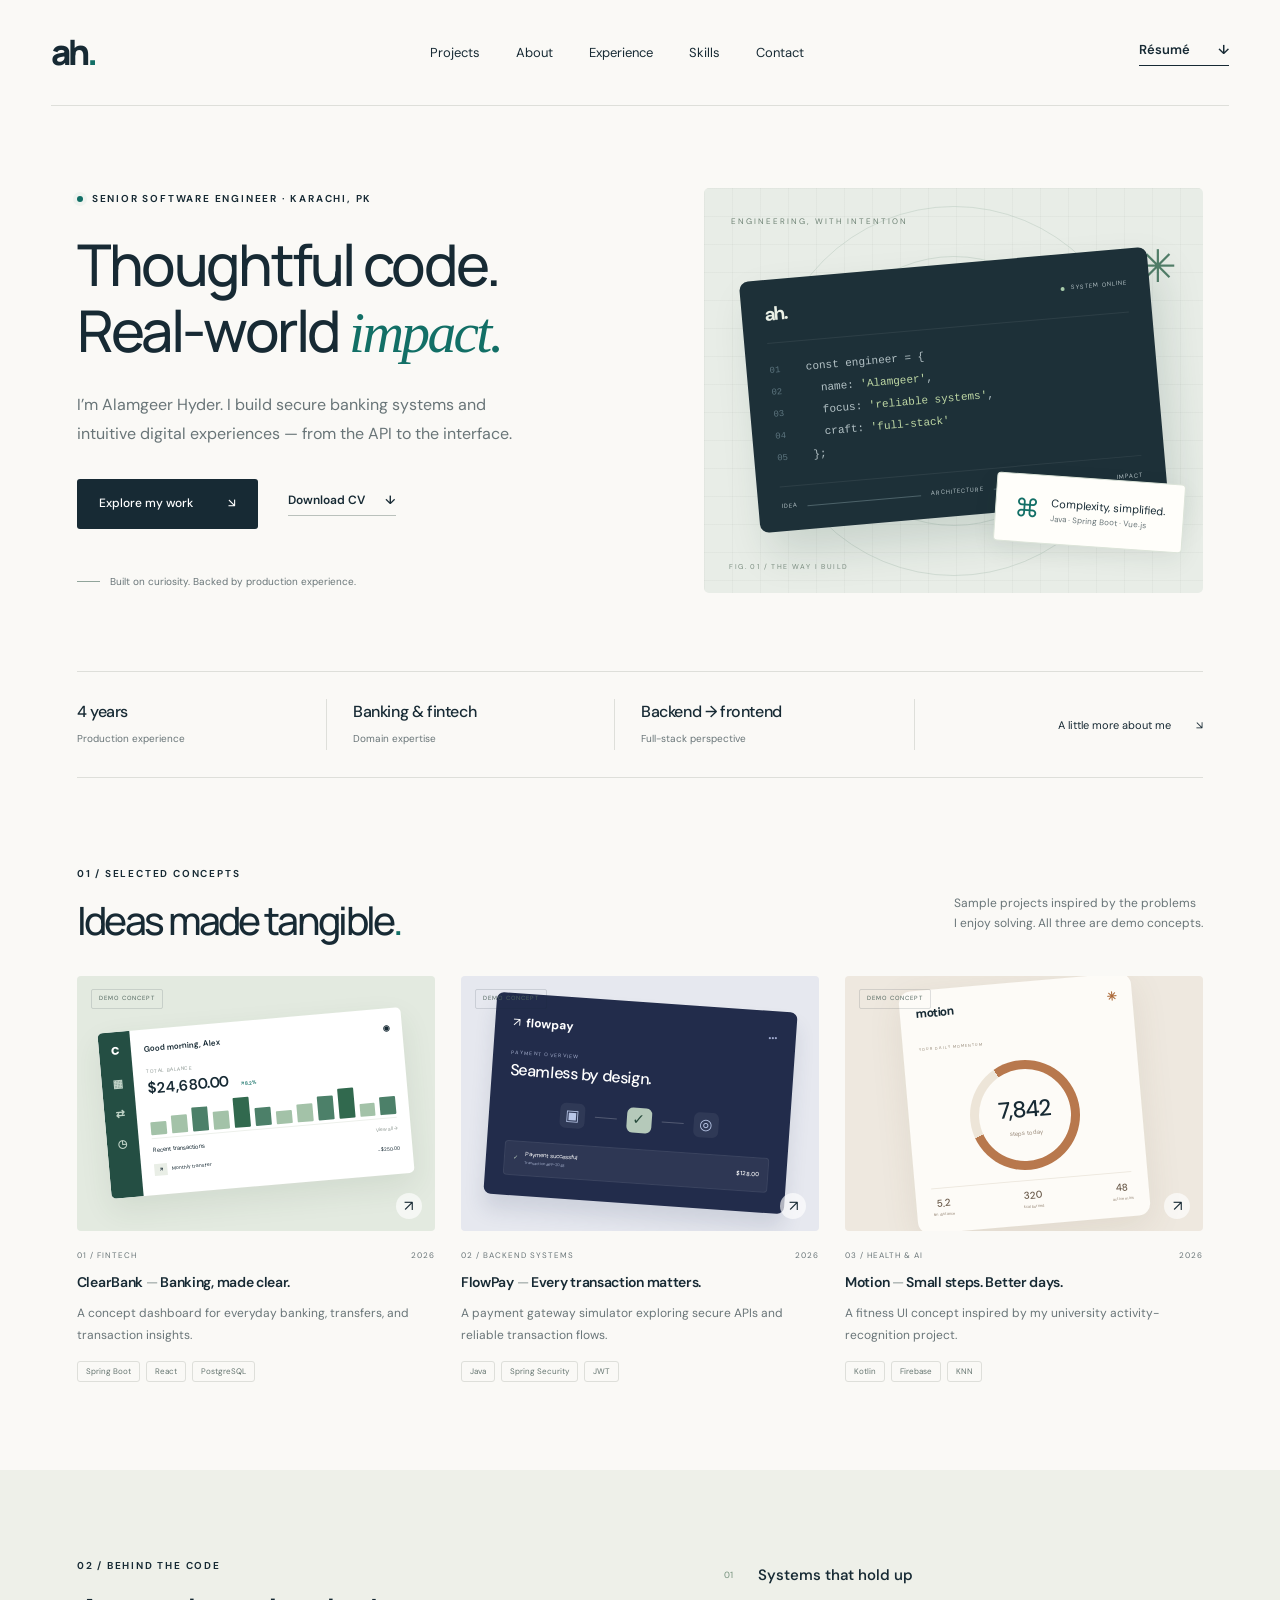
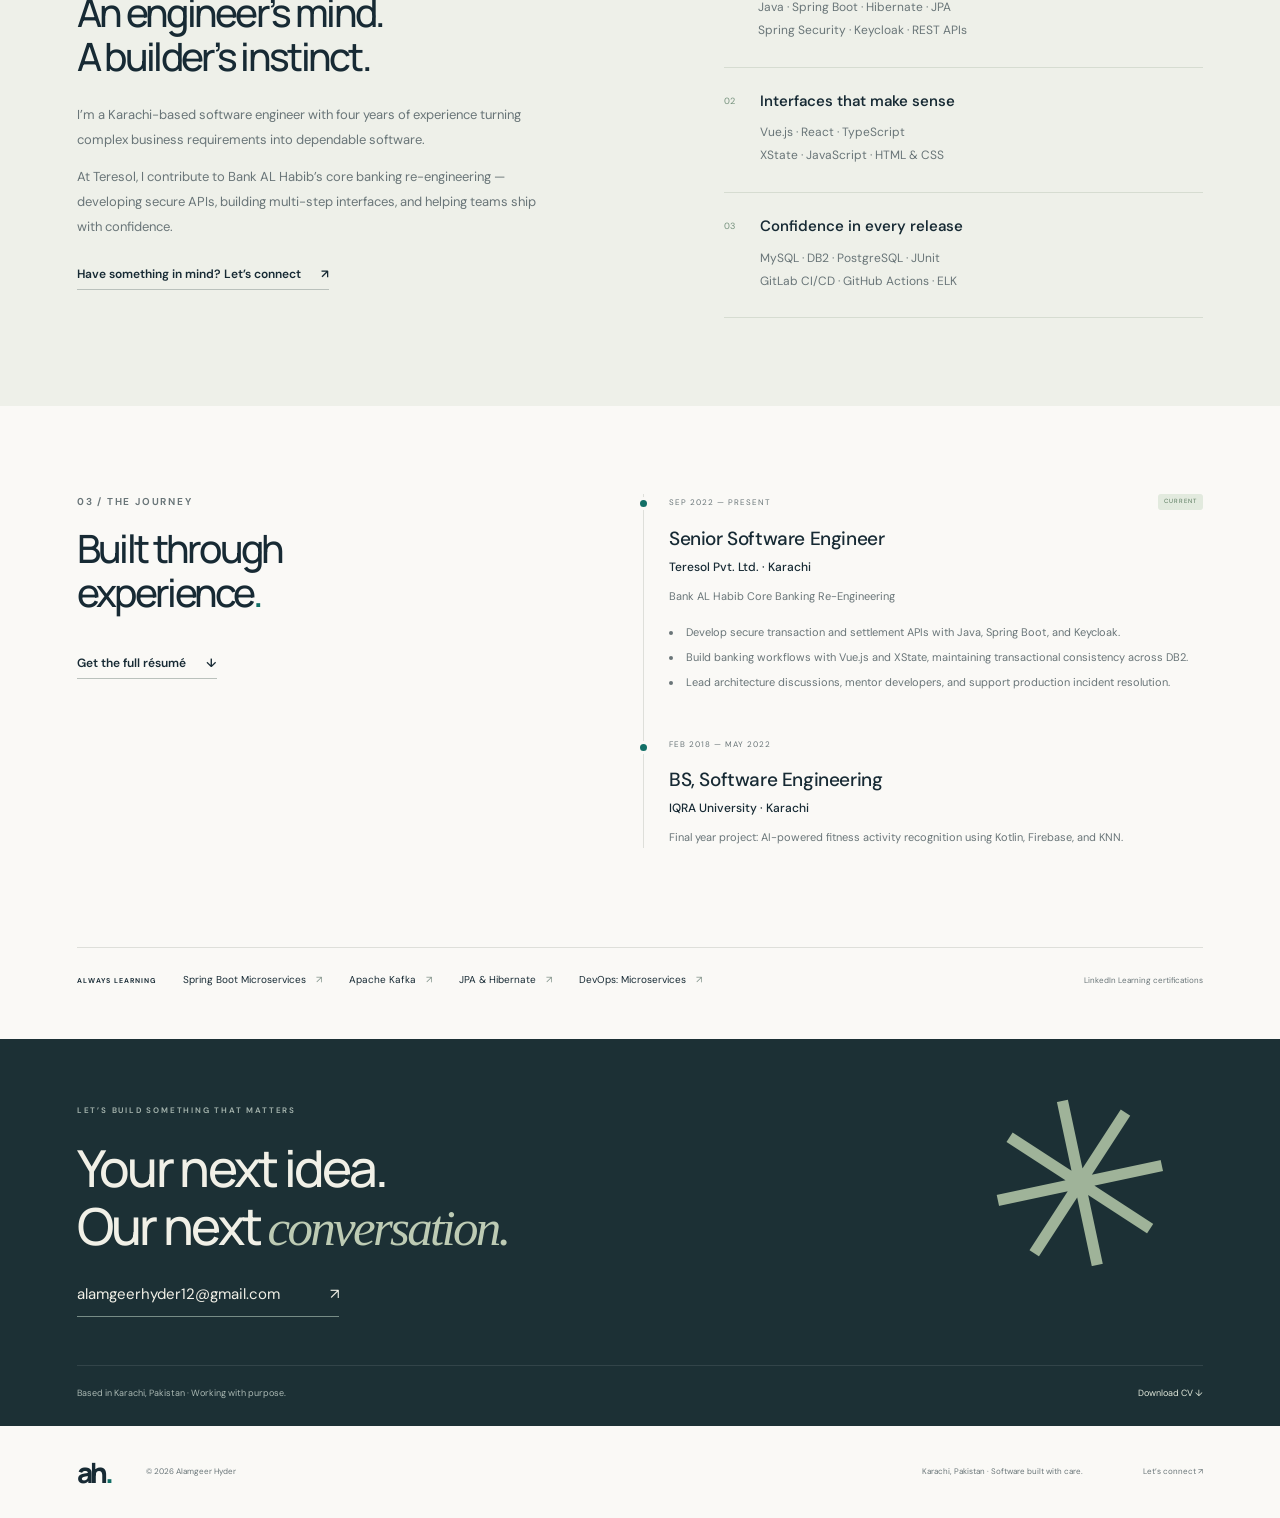
==== index.html @ 22f888fe "Add professional multi-page software engineer portfolio" ====
<!DOCTYPE html>
<html lang="en">
<head>
  <meta charset="UTF-8"><meta name="viewport" content="width=device-width, initial-scale=1">
  <meta name="description" content="Alamgeer Hyder — Senior Software Engineer in Karachi, specializing in Java, Spring Boot, microservices, and secure banking systems.">
  <title>Alamgeer Hyder — Software Engineer</title>
  <link rel="stylesheet" href="styles.css">
</head>
<body>
  <header class="header"><a class="brand" href="index.html" aria-label="Alamgeer Hyder home">ah<span>.</span></a><nav aria-label="Main navigation"><a href="projects.html">Projects</a><a href="about.html">About</a><a href="experience.html">Experience</a><a href="skills.html">Skills</a><a href="contact.html">Contact</a></nav><a class="nav-contact" href="assets/alamgeer-hyder-cv.pdf" download>Résumé <span>↓</span></a></header>
  <main>
    <section id="home" class="hero wrap">
      <div class="hero-copy"><p class="eyebrow"><span class="status-dot"></span> SENIOR SOFTWARE ENGINEER · KARACHI, PK</p><h1>Thoughtful code.<br>Real-world <em>impact.</em></h1><p class="intro">I’m Alamgeer Hyder. I build secure banking systems and intuitive digital experiences — from the API to the interface.</p><div class="hero-actions"><a class="button primary" href="#work">Explore my work <span>↘</span></a><a class="text-link" href="assets/alamgeer-hyder-cv.pdf" download>Download CV <span>↓</span></a></div><div class="hero-note"><span class="tiny-line"></span> Built on curiosity. Backed by production experience.</div></div>
      <div class="hero-art" aria-label="Illustration of a banking system architecture"><div class="art-grid"></div><div class="orbit orbit-one"></div><div class="orbit orbit-two"></div><span class="art-label">ENGINEERING, WITH INTENTION</span><div class="system-card"><div class="card-top"><span class="mini-logo">ah.</span><span class="live"><i></i> SYSTEM ONLINE</span></div><div class="code-line"><span>01</span> const engineer = {</div><div class="code-line"><span>02</span> &nbsp; name: <b>'Alamgeer'</b>,</div><div class="code-line"><span>03</span> &nbsp; focus: <b>'reliable systems'</b>,</div><div class="code-line"><span>04</span> &nbsp; craft: <b>'full-stack'</b></div><div class="code-line"><span>05</span> };</div><div class="system-bottom"><span>IDEA</span><i></i><span>ARCHITECTURE</span><i></i><span>IMPACT</span></div></div><div class="floating-tag"><span>⌘</span><div>Complexity, simplified.<small>Java · Spring Boot · Vue.js</small></div></div><span class="art-index">FIG. 01 / THE WAY I BUILD</span><span class="art-spark">✳</span></div>
    </section>
    <div class="facts wrap"><div><strong>4 years</strong><span>Production experience</span></div><div><strong>Banking & fintech</strong><span>Domain expertise</span></div><div><strong>Backend → frontend</strong><span>Full-stack perspective</span></div><a href="#about">A little more about me <span>↘</span></a></div>
    <section id="work" class="work section wrap"><div class="section-heading"><div><p class="eyebrow">01 / SELECTED CONCEPTS</p><h2>Ideas made tangible<span>.</span></h2></div><p>Sample projects inspired by the problems<br>I enjoy solving. All three are demo concepts.</p></div><div class="project-grid">
      <article class="project"><a class="project-visual bank-visual" href="project-banking.html" aria-label="View ClearBank demo concept"><div class="mock-dashboard"><div class="mock-sidebar">c<span>▦</span><span>⇄</span><span>◷</span></div><div class="mock-content"><div class="mock-nav">Good morning, Alex <span>◉</span></div><small>TOTAL BALANCE</small><strong>$24,680.00 <span>↗ 8.2%</span></strong><div class="chart"><i></i><i></i><i></i><i></i><i></i><i></i><i></i><i></i><i></i><i></i><i></i><i></i></div><div class="mock-row">Recent transactions <span>View all →</span></div><div class="mock-transaction"><b>↗</b> Monthly transfer <span>−$250.00</span></div></div></div><span class="visual-chip">DEMO CONCEPT</span><span class="project-open">↗</span></a><div class="project-meta"><span>01 / FINTECH</span><span>2026</span></div><h3>ClearBank <span>—</span> Banking, made clear.</h3><p>A concept dashboard for everyday banking, transfers, and transaction insights.</p><div class="tags"><span>Spring Boot</span><span>React</span><span>PostgreSQL</span></div></article>
      <article class="project"><a class="project-visual flow-visual" href="project-payments.html" aria-label="View FlowPay demo concept"><div class="payment-card"><div class="payment-logo">↗ <b>flowpay</b><span>•••</span></div><small>PAYMENT OVERVIEW</small><strong>Seamless by design.</strong><div class="payment-path"><span>▣</span><i></i><b>✓</b><i></i><span>◎</span></div><div class="payment-success"><span>✓</span><div>Payment successful<small>Transaction #FP-2048</small></div><b>$128.00</b></div></div><span class="visual-chip">DEMO CONCEPT</span><span class="project-open">↗</span></a><div class="project-meta"><span>02 / BACKEND SYSTEMS</span><span>2026</span></div><h3>FlowPay <span>—</span> Every transaction matters.</h3><p>A payment gateway simulator exploring secure APIs and reliable transaction flows.</p><div class="tags"><span>Java</span><span>Spring Security</span><span>JWT</span></div></article>
      <article class="project"><a class="project-visual fitness-visual" href="project-fitness.html" aria-label="View Motion demo concept"><div class="fitness-card"><div class="fitness-top">motion<span>✳</span></div><small>YOUR DAILY MOMENTUM</small><div class="activity-ring"><div><strong>7,842</strong><span>steps today</span></div></div><div class="fitness-stats"><span><b>5.2</b>km distance</span><span><b>320</b>kcal burned</span><span><b>48</b>active mins</span></div></div><span class="visual-chip">DEMO CONCEPT</span><span class="project-open">↗</span></a><div class="project-meta"><span>03 / HEALTH & AI</span><span>2026</span></div><h3>Motion <span>—</span> Small steps. Better days.</h3><p>A fitness UI concept inspired by my university activity-recognition project.</p><div class="tags"><span>Kotlin</span><span>Firebase</span><span>KNN</span></div></article>
    </div></section>
    <section id="about" class="about section"><div class="wrap about-grid"><div><p class="eyebrow">02 / BEHIND THE CODE</p><h2>An engineer’s mind.<br>A builder’s instinct.</h2><p>I’m a Karachi-based software engineer with four years of experience turning complex business requirements into dependable software.</p><p>At Teresol, I contribute to Bank AL Habib’s core banking re-engineering — developing secure APIs, building multi-step interfaces, and helping teams ship with confidence.</p><a class="text-link" href="mailto:alamgeerhyder12@gmail.com">Have something in mind? Let’s connect <span>↗</span></a></div><div class="skills"><div><span>01</span><section><h3>Systems that hold up</h3><p>Java · Spring Boot · Hibernate · JPA<br>Spring Security · Keycloak · REST APIs</p></section></div><div><span>02</span><section><h3>Interfaces that make sense</h3><p>Vue.js · React · TypeScript<br>XState · JavaScript · HTML & CSS</p></section></div><div><span>03</span><section><h3>Confidence in every release</h3><p>MySQL · DB2 · PostgreSQL · JUnit<br>GitLab CI/CD · GitHub Actions · ELK</p></section></div></div></div></section>
    <section id="experience" class="section wrap experience"><div><p class="eyebrow">03 / THE JOURNEY</p><h2>Built through<br>experience<span>.</span></h2><a class="text-link" href="assets/alamgeer-hyder-cv.pdf" download>Get the full résumé <span>↓</span></a></div><div class="timeline"><article><div class="timeline-top"><span>SEP 2022 — PRESENT</span><span class="pill">CURRENT</span></div><h3>Senior Software Engineer</h3><h4>Teresol Pvt. Ltd. · Karachi</h4><p>Bank AL Habib Core Banking Re-Engineering</p><ul><li>Develop secure transaction and settlement APIs with Java, Spring Boot, and Keycloak.</li><li>Build banking workflows with Vue.js and XState, maintaining transactional consistency across DB2.</li><li>Lead architecture discussions, mentor developers, and support production incident resolution.</li></ul></article><article><div class="timeline-top"><span>FEB 2018 — MAY 2022</span></div><h3>BS, Software Engineering</h3><h4>IQRA University · Karachi</h4><p>Final year project: AI-powered fitness activity recognition using Kotlin, Firebase, and KNN.</p></article></div></section>
    <section class="credentials wrap"><p class="eyebrow">ALWAYS LEARNING</p><p>Spring Boot Microservices <span>↗</span></p><p>Apache Kafka <span>↗</span></p><p>JPA & Hibernate <span>↗</span></p><p>DevOps: Microservices <span>↗</span></p><small>LinkedIn Learning certifications</small></section>
    <section id="contact" class="contact"><div class="wrap"><p class="eyebrow">LET’S BUILD SOMETHING THAT MATTERS</p><h2>Your next idea.<br>Our next <em>conversation.</em></h2><a href="mailto:alamgeerhyder12@gmail.com">alamgeerhyder12@gmail.com <span>↗</span></a><div class="contact-bottom"><span>Based in Karachi, Pakistan · Working with purpose.</span><a href="assets/alamgeer-hyder-cv.pdf" download>Download CV ↓</a></div></div></section>
  </main><footer class="wrap"><a class="brand" href="index.html">ah<span>.</span></a><span>© 2026 Alamgeer Hyder</span><span>Karachi, Pakistan · Software built with care.</span><a href="contact.html">Let’s connect ↗</a></footer>

  <script src="pages.js"></script>
</body>
---- styles.css ----
@import url('https://fonts.googleapis.com/css2?family=DM+Sans:wght@400;450;500;550;600;650;700&family=Manrope:wght@400;500;600;650;700;750;800&display=swap');
:root{--ink:#172a34;--muted:#697578;--paper:#faf9f6;--teal:#126f66;--line:#dedfda}*{box-sizing:border-box}html{scroll-behavior:smooth;scroll-padding-top:30px}body{margin:0;background:var(--paper);color:var(--ink);font-family:'DM Sans',sans-serif;font-size:15px;line-height:1.65}a{color:inherit;text-decoration:none}button{font:inherit}a,button{-webkit-tap-highlight-color:transparent}a:focus-visible,button:focus-visible{outline:3px solid #4ba595;outline-offset:6px}::selection{background:#c8ddd2}.wrap{width:min(1240px,88%);margin:auto}.header{width:min(1340px,92%);height:106px;margin:auto;display:flex;align-items:center;justify-content:space-between;border-bottom:1px solid var(--line)}.brand{font-family:'Manrope',sans-serif;font-size:35px;letter-spacing:-3px;font-weight:800}.brand span{color:var(--teal)}nav{display:flex;gap:36px;font-size:13px}nav a:hover,.text-link:hover{color:var(--teal)}.nav-contact{font-size:13px;font-weight:600;border-bottom:1px solid var(--ink);padding-bottom:4px}.nav-contact span{margin-left:25px}.hero{display:grid;grid-template-columns:1.1fr 1fr;gap:7%;align-items:center;padding-top:82px;padding-bottom:78px}.eyebrow{font-size:10px;letter-spacing:1.8px;font-weight:650;display:flex;align-items:center;gap:9px}.status-dot{width:6px;height:6px;background:var(--teal);border-radius:50%;box-shadow:0 0 0 4px #126f660b}h1,h2,h3,p{margin-top:0}h1,h2{font-family:'Manrope',sans-serif;font-weight:500;letter-spacing:-2.7px;line-height:1.13}h1{font-size:clamp(42px,4.5vw,65px);margin:25px 0}em{font-family:Georgia,serif;font-weight:400;color:var(--teal)}.intro{color:var(--muted);max-width:440px;font-size:16px;line-height:1.85}.hero-actions{display:flex;align-items:center;gap:30px;margin-top:30px}.button{display:inline-flex;justify-content:space-between;align-items:center;gap:35px;padding:15px 22px;font-size:12px;font-weight:500;border-radius:3px}.primary{background:var(--ink);color:white;transition:background .2s,transform .2s}.primary:hover{background:var(--teal);transform:translateY(-2px)}.text-link{font-size:12px;font-weight:600;display:inline-flex;gap:20px;border-bottom:1px solid #bac1bc;padding-bottom:4px}.hero-note{margin-top:45px;font-size:10px;color:var(--muted);display:flex;align-items:center;gap:10px}.tiny-line{width:23px;height:1px;background:#91a59b}.hero-art{min-height:405px;position:relative;display:flex;align-items:center;justify-content:center;background:#e8ede7;overflow:hidden;border-radius:5px}.art-grid{position:absolute;inset:0;background-image:linear-gradient(#87998a12 1px,transparent 1px),linear-gradient(90deg,#87998a12 1px,transparent 1px);background-size:28px 28px}.orbit{position:absolute;width:370px;height:370px;border:1px solid #afc0b56b;border-radius:50%}.orbit-two{width:270px;height:270px}.art-label{position:absolute;top:27px;left:27px;font-size:8px;letter-spacing:2px;color:#6d8274}.system-card{width:82%;background:#1d3038;box-shadow:10px 22px 40px #183b3225;transform:rotate(-5deg);border-radius:9px;padding:19px 23px;color:#b4c2c6;z-index:1}.card-top{display:flex;align-items:center;justify-content:space-between;border-bottom:1px solid #ffffff12;padding-bottom:13px;margin-bottom:15px}.mini-logo{font-size:19px;letter-spacing:-2px;color:#eaf0e6;font-weight:700}.live{font-size:6px;letter-spacing:1px;display:flex;align-items:center;gap:6px}.live i{width:4px;height:4px;background:#a7cbaa;border-radius:50%}.code-line{font-family:monospace;font-size:11px;line-height:2}.code-line>span{margin-right:19px;color:#5c747e;font-size:9px}.code-line b{color:#bed7a4;font-weight:400}.system-bottom{margin-top:18px;padding-top:15px;border-top:1px solid #ffffff12;display:flex;align-items:center;gap:10px;font-size:6px;letter-spacing:1px}.system-bottom i{height:1px;flex:1;background:#4c6269}.floating-tag{z-index:2;position:absolute;bottom:46px;right:19px;background:#fffefa;padding:13px 18px;display:flex;gap:12px;align-items:center;box-shadow:0 8px 24px #1a392512;border:1px solid #dce4d9;border-radius:4px;transform:rotate(4deg);font-size:11px}.floating-tag>span{font-size:25px;color:var(--teal)}.floating-tag small{display:block;font-size:8px;color:var(--muted)}.art-index{position:absolute;bottom:20px;left:25px;font-size:7px;letter-spacing:1.4px;color:#7c8e80}.art-spark{position:absolute;right:26px;top:42px;font-size:45px;color:#527e69}.facts{border-top:1px solid var(--line);border-bottom:1px solid var(--line);padding:27px 0;display:grid;grid-template-columns:1fr 1.15fr 1.2fr 1.15fr}.facts>div{border-right:1px solid var(--line);padding-left:26px}.facts>div:first-child{padding-left:0}.facts strong{display:block;font-size:16px;font-weight:500;letter-spacing:-.4px}.facts div span{font-size:10px;color:var(--muted)}.facts>a{display:flex;justify-content:flex-end;align-items:center;gap:25px;font-size:11px}.section{padding-top:88px;padding-bottom:88px}h2{font-size:39px;margin:15px 0 25px}h2>span{color:var(--teal)}.section-heading{display:flex;align-items:center;justify-content:space-between;margin-bottom:34px}.section-heading h2{margin-bottom:0}.section-heading>p{font-size:12px;color:var(--muted);margin:20px 0 0}.project-grid{display:grid;grid-template-columns:repeat(3,1fr);gap:26px}.project-visual{height:255px;display:flex;align-items:center;justify-content:center;position:relative;overflow:hidden;border-radius:4px}.project-visual>div{transition:transform .35s}.project-visual:hover>div{transform:translateY(-6px) rotate(0)}.bank-visual{background:#e3eae0}.flow-visual{background:#e6e8ef}.fitness-visual{background:#eee8df}.visual-chip{position:absolute;top:13px;left:14px;font-size:6px;letter-spacing:1px;padding:4px 7px;border:1px solid #172a3422;border-radius:2px;color:#4d625b}.project-open{position:absolute;bottom:12px;right:13px;width:26px;height:26px;border-radius:50%;background:#ffffffa6;text-align:center;line-height:26px}.mock-dashboard{display:flex;background:#fff;box-shadow:0 12px 30px #264d2e18;width:85%;height:166px;transform:rotate(-5deg);border-radius:5px;overflow:hidden}.mock-sidebar{width:32px;background:#244e43;color:white;text-align:center;font-weight:700;padding:6px 0;font-size:15px}.mock-sidebar span{display:block;color:#c1d4c8;font-size:11px;margin:12px 0}.mock-content{flex:1;padding:13px}.mock-nav{font-size:8px;margin-bottom:13px;font-weight:600;display:flex;justify-content:space-between}.mock-content>small{font-size:5px;color:#8b9692;letter-spacing:.6px;display:block}.mock-content>strong{font-size:15px;font-weight:600;display:block}.mock-content>strong span{font-size:5px;color:var(--teal);margin-left:8px}.chart{height:38px;display:flex;gap:5px;align-items:flex-end;border-bottom:1px solid #edf0eb;padding-bottom:3px;margin-bottom:7px}.chart i{flex:1;height:40%;background:#a3c2a8;border-radius:1px}.chart i:nth-child(3n){height:70%;background:#4c8069}.chart i:nth-child(2n){height:55%}.chart i:nth-child(5n){height:90%;background:#31694e}.mock-row{font-size:6px;display:flex;justify-content:space-between}.mock-row span{font-size:5px;color:#8c9690}.mock-transaction{font-size:5px;display:flex;align-items:center;gap:5px;margin-top:8px}.mock-transaction b{background:#e9eee6;padding:2px 5px}.mock-transaction>span{margin-left:auto}.payment-card{background:#222c4b;color:white;width:84%;padding:20px 18px;border-radius:7px;box-shadow:0 15px 20px #29355c20;transform:rotate(4deg)}.payment-logo{display:flex;gap:5px;font-size:12px;margin-bottom:16px}.payment-logo>span{margin-left:auto;font-size:9px;color:#a4add2}.payment-card>small{font-size:5px;letter-spacing:1.3px;color:#a9b3d1;display:block}.payment-card>strong{font-size:16px;letter-spacing:-.4px;font-weight:500}.payment-path{display:flex;align-items:center;justify-content:center;gap:10px;margin:16px 0}.payment-path span,.payment-path b{background:#ffffff10;width:25px;height:25px;line-height:25px;text-align:center;border-radius:6px;color:#b8c6e7}.payment-path b{background:#b5c9ba;color:#26493b;font-weight:400}.payment-path i{width:22px;height:1px;background:#ffffff38}.payment-success{display:flex;align-items:center;gap:7px;background:#ffffff0e;border:1px solid #ffffff10;border-radius:4px;padding:8px;font-size:6px}.payment-success>span{color:#b5c9ba}.payment-success small{display:block;font-size:4px;color:#9aa5c1}.payment-success>b{margin-left:auto;font-weight:500}.fitness-card{background:#fdfbf7;width:65%;padding:14px 16px;border-radius:12px;box-shadow:0 10px 35px #6e56331a;transform:rotate(-5deg)}.fitness-top{font-size:12px;font-weight:700;letter-spacing:-.5px;display:flex;justify-content:space-between;margin-bottom:9px}.fitness-top span{color:#ac6b3b}.fitness-card>small{font-size:4px;letter-spacing:1px;color:#938675}.activity-ring{width:110px;height:110px;margin:10px auto;border-radius:50%;background:conic-gradient(#b8784d 0deg 280deg,#ede5d8 280deg 360deg);padding:9px;transform:rotate(-30deg)}.activity-ring>div{border-radius:50%;height:100%;background:#fdfbf7;display:flex;flex-direction:column;align-items:center;justify-content:center;transform:rotate(30deg)}.activity-ring strong{font-size:23px;letter-spacing:-1px;font-weight:500}.activity-ring span{font-size:6px;color:#9b8c7c}.fitness-stats{display:flex;justify-content:space-between;text-align:center;color:#9b8c7c;font-size:4px;padding-top:7px;border-top:1px solid #eee9e0}.fitness-stats b{display:block;font-size:10px;color:#675747;font-weight:500}.project-meta{display:flex;justify-content:space-between;margin:18px 0 9px;font-size:8px;letter-spacing:1px;color:var(--muted)}.project h3{font-size:14px;letter-spacing:-.3px;font-weight:600;margin-bottom:9px}.project h3 span{color:#8d9997;font-weight:400}.project>p{font-size:12px;color:var(--muted);line-height:1.8;margin-bottom:15px}.tags{display:flex;flex-wrap:wrap;gap:6px}.tags span{border:1px solid var(--line);border-radius:3px;padding:3px 8px;font-size:8px;color:#657570}.about{background:#eef0e9}.about-grid{display:grid;grid-template-columns:1fr 1fr;gap:15%}.about-grid>div>p:not(.eyebrow){font-size:13px;color:var(--muted);line-height:1.9}.about .text-link{margin-top:13px}.skills>div{display:flex;gap:25px;border-bottom:1px solid #d6dcd1;padding:21px 0}.skills>div:first-child{padding-top:5px}.skills>div>span{font-size:9px;color:#75917d;padding-top:5px}.skills h3{font-size:15px;font-weight:550;margin-bottom:8px}.skills p{font-size:12px;color:var(--muted);line-height:1.9;margin-bottom:4px}.experience{display:grid;grid-template-columns:1fr 1.3fr;gap:12%}.experience .text-link{margin-top:15px}.timeline article{padding:0 0 30px 25px;border-left:1px solid var(--line);position:relative}.timeline article:before{content:'';position:absolute;width:7px;height:7px;border:3px solid var(--paper);background:var(--teal);border-radius:50%;left:-7px;top:3px;box-sizing:content-box}.timeline article:last-child{padding-bottom:0}.timeline-top{display:flex;align-items:center;justify-content:space-between;font-size:8px;letter-spacing:1px;color:var(--muted);margin-bottom:13px}.pill{background:#e2eade;color:#537458;font-size:6px;padding:3px 6px;border-radius:3px}.timeline h3{font-size:19px;font-weight:500;margin-bottom:3px;letter-spacing:-.4px}.timeline h4{font-weight:500;font-size:12px;margin:0 0 9px}.timeline p,.timeline li{font-size:11px;color:var(--muted);line-height:1.9}.timeline ul{padding-left:14px}.timeline li{padding-left:3px;margin-bottom:4px}.credentials{border-top:1px solid var(--line);padding:24px 0 50px;display:flex;align-items:center;gap:27px;flex-wrap:wrap}.credentials .eyebrow{font-size:7px;letter-spacing:1px}.credentials p{margin:0;font-size:10px}.credentials p span{margin-left:7px;color:#84958c}.credentials small{font-size:8px;color:var(--muted);margin-left:auto}.contact{background:#1c3035;color:#f1f0e7;padding:65px 0 25px;position:relative;overflow:hidden}.contact:after{content:'✳';position:absolute;right:8%;top:35px;font-size:230px;line-height:1;color:#aec2a4;opacity:.9;transform:rotate(-12deg)}.contact .eyebrow{color:#a2b1ab;font-size:8px}.contact h2{font-size:51px;margin:22px 0 25px}.contact em{color:#bdcbb4}.contact .wrap>a{font-size:15px;border-bottom:1px solid #778c86;padding-bottom:9px;display:inline-flex;gap:50px}.contact-bottom{margin-top:48px;padding-top:20px;border-top:1px solid #ffffff19;display:flex;justify-content:space-between;font-size:9px;color:#aab8b3}.contact-bottom a{color:#e1e8db;position:relative;z-index:1}footer{display:flex;align-items:center;gap:35px;padding-top:23px;padding-bottom:23px}footer .brand{font-size:28px}footer>span,footer>a:last-child{font-size:8px;color:var(--muted)}footer>span:nth-child(3){margin-left:auto}footer>a:last-child{margin-left:25px}dialog{background:var(--paper);border:1px solid var(--line);border-radius:8px;padding:42px;width:min(540px,90vw);color:var(--ink);box-shadow:0 25px 100px #0003}dialog::backdrop{background:#122c35a6;backdrop-filter:blur(5px)}dialog h2{margin-bottom:16px}dialog>p:not(.eyebrow),dialog li{font-size:13px;color:var(--muted)}dialog h3{font-size:14px;margin-top:24px}dialog ul{padding-left:18px}dialog .dialog-note{font-size:11px;background:#e9ede5;padding:13px;margin:22px 0}.dialog-close{position:absolute;top:9px;right:13px;border:0;background:transparent;font-size:27px;color:var(--muted);cursor:pointer}
@media(min-width:1500px){.hero{padding-top:100px;padding-bottom:100px}.hero-art{min-height:450px}}@media(max-width:1000px){.wrap{width:90%}.hero{gap:4%;padding-top:55px}.hero-art{min-height:350px}.hero-actions{gap:18px}.button{gap:20px}.code-line{font-size:9px}.code-line>span{margin-right:10px}.hero-note{font-size:8px}.project-grid{gap:17px}.project-visual{height:225px}.project h3{font-size:12px}.mock-content{padding:10px}.payment-card{padding:15px 12px}.payment-card>strong{font-size:13px}.about-grid{gap:8%}.credentials{gap:15px}.credentials small{width:100%;margin-left:0}.contact:after{right:5%;font-size:190px}.facts>a{font-size:9px;gap:12px}.facts strong{font-size:13px}.facts>div{padding-left:18px}}
@media(max-width:700px){.header{height:80px;width:90%}nav{gap:17px;font-size:11px}.brand{font-size:30px}.nav-contact{font-size:11px}.nav-contact span{margin-left:8px}.hero{grid-template-columns:1fr;padding-top:42px;padding-bottom:35px;gap:35px}h1{font-size:48px;letter-spacing:-2.4px}.eyebrow{font-size:8px;letter-spacing:1.2px}.intro{font-size:14px;max-width:420px}.hero-note{margin-top:27px;font-size:9px}.hero-art{min-height:340px;max-width:480px;width:100%;justify-self:center}.system-card{max-width:350px}.code-line{font-size:11px}.facts{grid-template-columns:1fr 1fr;gap:22px 0;padding:25px 0}.facts>div{padding-left:18px}.facts>div:nth-child(3){padding-left:0}.facts>div:nth-child(2){border-right:0}.facts strong{font-size:14px}.facts>a{justify-content:center;padding-left:15px;font-size:10px}.section{padding-top:55px;padding-bottom:55px}h2{font-size:32px;letter-spacing:-1.5px}.section-heading{display:block;margin-bottom:25px}.section-heading>p{font-size:11px;margin-top:15px}.project-grid{grid-template-columns:1fr;gap:35px}.project-visual{height:300px}.mock-dashboard{width:78%;max-width:330px;height:190px}.mock-content{padding:15px}.mock-nav{font-size:10px}.mock-content>strong{font-size:20px}.chart{height:45px}.mock-row{font-size:8px}.mock-transaction{font-size:7px}.mock-sidebar{width:37px}.payment-card{width:75%;max-width:320px;padding:22px}.payment-logo{font-size:16px}.payment-card>strong{font-size:20px}.payment-card>small{font-size:6px}.payment-path{margin:22px 0}.payment-success{font-size:8px}.payment-success small{font-size:6px}.fitness-card{width:54%;max-width:220px;padding:18px}.fitness-top{font-size:16px}.activity-ring{width:125px;height:125px;margin:16px auto}.fitness-stats b{font-size:13px}.fitness-stats{font-size:6px}.visual-chip{font-size:7px}.project h3{font-size:16px}.project>p{font-size:13px}.project-meta{font-size:9px}.tags span{font-size:9px}.about-grid,.experience{grid-template-columns:1fr;gap:35px}.skills>div:last-child{border-bottom:0}.experience .text-link{margin-top:0}.timeline h3{font-size:20px}.timeline p,.timeline li{font-size:12px}.timeline-top{font-size:9px}.credentials{display:grid;grid-template-columns:1fr 1fr;gap:15px 10px;padding-bottom:35px}.credentials>.eyebrow,.credentials small{grid-column:1/-1}.contact{padding-top:43px}.contact h2{font-size:39px;position:relative;z-index:1}.contact:after{font-size:110px;top:60px;right:-30px;opacity:.15}.contact .wrap>a{font-size:13px;gap:20px}.contact-bottom{gap:20px;font-size:8px;margin-top:38px}.contact-bottom span{max-width:180px}footer{gap:15px;flex-wrap:wrap}footer>span:nth-child(3){display:none}footer>a:last-child{margin-left:auto}dialog{padding:30px}dialog .button{font-size:11px}}
@media(prefers-reduced-motion:reduce){html{scroll-behavior:auto}*,*:before,*:after{transition:none!important}}
/* Dedicated portfolio pages */
nav a[aria-current=page]{color:var(--teal);text-decoration:underline;text-underline-offset:7px}.page-intro{padding-top:48px;padding-bottom:45px;border-bottom:1px solid var(--line)}.breadcrumb{font-size:11px;color:var(--muted);display:inline-block;margin-bottom:38px}.page-intro h1{max-width:850px;margin-top:20px}.page-lead{font-size:17px;max-width:680px;color:var(--muted);line-height:1.8}.page-section{padding-top:55px;padding-bottom:65px}.split-content{display:grid;grid-template-columns:1.1fr 1fr;gap:10%;align-items:start}.split-content p,.case-story p,.experience p{color:var(--muted)}.info-panel{padding:30px;background:#f0f1eb;border:1px solid #dfe3d9;border-radius:5px}.info-panel h3{font-size:19px;font-weight:500;margin:12px 0}.info-panel p{font-size:13px;line-height:1.9;margin-bottom:18px}.info-panel p:last-child{margin-bottom:0}dl{margin:0 0 25px}dt{font-size:9px;letter-spacing:1.1px;color:var(--muted);text-transform:uppercase;margin-top:18px}dd{font-size:14px;margin:5px 0 0}.content-grid{display:grid;grid-template-columns:repeat(3,1fr);gap:30px;margin-top:25px}.content-grid h3{font-size:18px;font-weight:500;letter-spacing:-.4px}.content-grid p{font-size:13px;color:var(--muted);line-height:1.9}.number{font-family:Georgia,serif;font-size:27px;color:#749282;display:block;margin-bottom:18px}.notice{padding:24px 28px;border-left:3px solid #719380;background:#edf0e9;margin-top:45px}.notice strong{font-size:13px;font-weight:600}.notice p{font-size:12px;color:var(--muted);margin:8px 0 0;max-width:880px}.large-title{font-size:29px;font-weight:500;line-height:1.35;letter-spacing:-.7px;margin-top:18px}.responsibility{padding:20px 0;border-top:1px solid var(--line)}.responsibility h3{font-size:17px;margin-bottom:9px}.responsibility p{font-size:13px;margin:0}.experience .tags{margin-top:20px}.skills-grid{margin-top:0;gap:22px}.skills-grid .info-panel{background:transparent}.skills-grid h3{margin-bottom:13px}.certification-list article{display:flex;align-items:center;justify-content:space-between;gap:25px;border-bottom:1px solid #d5dcd0;padding:23px 0}.certification-list h3{font-size:17px;font-weight:500;margin-bottom:7px}.certification-list p{font-size:12px;color:var(--muted);margin:0}.certification-list article>span{font-size:10px;white-space:nowrap;color:var(--teal)}.contact-email{font-size:clamp(15px,2vw,23px);letter-spacing:-.5px;overflow-wrap:anywhere}.contact-options{display:flex;gap:65px;margin:35px 0}.contact-options span{font-size:9px;letter-spacing:1.5px;color:var(--muted)}.contact-options p{font-size:14px}.contact-form>h3{margin-top:0}.contact-form label{display:block;font-size:12px;margin:16px 0 6px;font-weight:500}.contact-form input,.contact-form select,.contact-form textarea{width:100%;border:1px solid #cbd3c8;border-radius:3px;background:var(--paper);color:var(--ink);padding:12px;font:inherit;font-size:13px}.contact-form textarea{resize:vertical}.contact-form input:focus,.contact-form select:focus,.contact-form textarea:focus{outline:2px solid var(--teal);outline-offset:2px}.contact-form .button{border:0;margin-top:20px;cursor:pointer}#form-status{margin-top:16px;font-size:11px}.compact-contact{padding-bottom:60px}.compact-contact h2{font-size:43px}.case-layout{display:grid;grid-template-columns:1.5fr 1fr;gap:30px;align-items:stretch}.detail-visual{height:410px}.detail-visual .mock-dashboard{width:75%;max-width:440px;height:235px}.detail-visual .mock-content{padding:24px}.detail-visual .mock-nav{font-size:12px}.detail-visual .mock-content>strong{font-size:27px}.detail-visual .chart{height:60px}.detail-visual .mock-row,.detail-visual .mock-transaction{font-size:9px}.detail-visual .payment-card{max-width:390px;padding:30px}.detail-visual .payment-card>strong{font-size:25px}.detail-visual .payment-path{margin:30px 0}.detail-visual .payment-success{font-size:10px}.detail-visual .fitness-card{max-width:250px;padding:25px}.detail-visual .activity-ring{width:155px;height:155px;margin:24px auto}.detail-visual .fitness-top{font-size:20px}.detail-visual .fitness-stats{font-size:7px}.detail-visual .fitness-stats b{font-size:16px}.case-story{max-width:1000px;margin:55px auto 0}.case-story>h2:not(:first-of-type){margin-top:50px}.architecture{background:#1d3038;color:#d7e4d4;padding:30px;font-size:14px;line-height:2;border-radius:4px;overflow-wrap:anywhere}.title-dot{color:var(--teal)}hr{border:0;border-top:1px solid var(--line);margin:25px 0}
@media(max-width:1000px){nav{gap:20px}.split-content{gap:5%}.content-grid{gap:18px}.info-panel{padding:23px}.contact-options{gap:30px}.case-layout{grid-template-columns:1.2fr 1fr}.detail-visual{height:380px}.detail-visual .mock-content{padding:15px}}
@media(max-width:700px){.header{height:auto;min-height:90px;flex-wrap:wrap;padding:14px 0;gap:12px}.header .brand{order:0}.nav-contact{order:1}nav{order:2;width:100%;justify-content:space-between;gap:8px;padding-bottom:8px;font-size:11px}.page-intro{padding-top:27px;padding-bottom:30px}.breadcrumb{margin-bottom:25px}.page-intro h1{font-size:40px}.page-lead{font-size:14px}.page-section{padding-top:35px;padding-bottom:40px}.split-content,.case-layout{grid-template-columns:1fr;gap:30px}.content-grid{grid-template-columns:1fr;gap:22px}.content-grid .number{margin-bottom:10px}.content-grid article:not(.info-panel){border-bottom:1px solid var(--line);padding-bottom:15px}.content-grid article:last-child{border-bottom:0}.skills-grid{grid-template-columns:1fr 1fr;gap:12px}.skills-grid .info-panel{padding:17px}.skills-grid h3{font-size:16px}.skills-grid p{font-size:12px}.certification-list article{display:block}.certification-list article>span{display:block;margin-top:10px}.contact-options{gap:40px}.large-title{font-size:25px}.notice{padding:20px;margin-top:30px}.compact-contact h2{font-size:35px}.detail-visual{height:330px}.detail-visual .mock-dashboard{height:210px;width:85%}.detail-visual .mock-content>strong{font-size:23px}.detail-visual .payment-card{width:85%}.detail-visual .payment-card>strong{font-size:20px}.detail-visual .fitness-card{max-width:220px}.detail-visual .activity-ring{width:130px;height:130px;margin:16px auto}.case-story{margin-top:35px}.case-story h2{font-size:29px}}
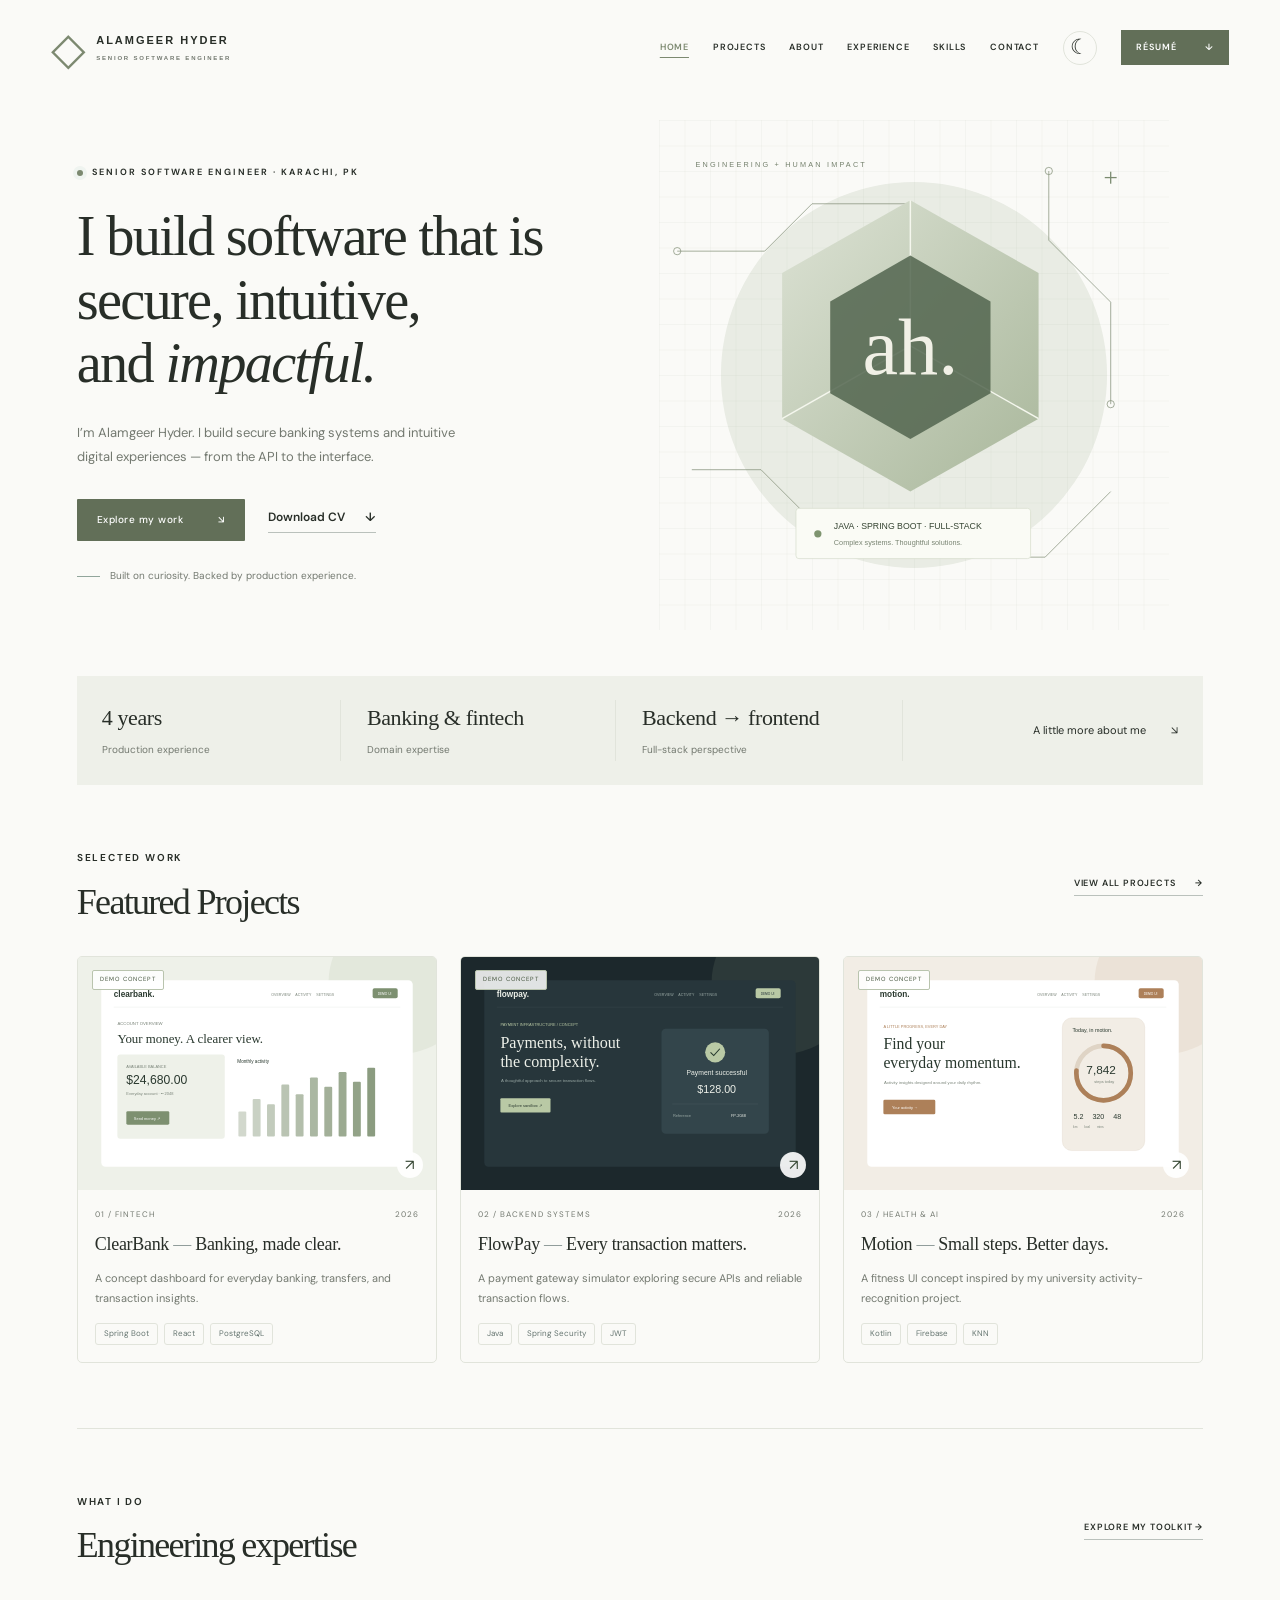
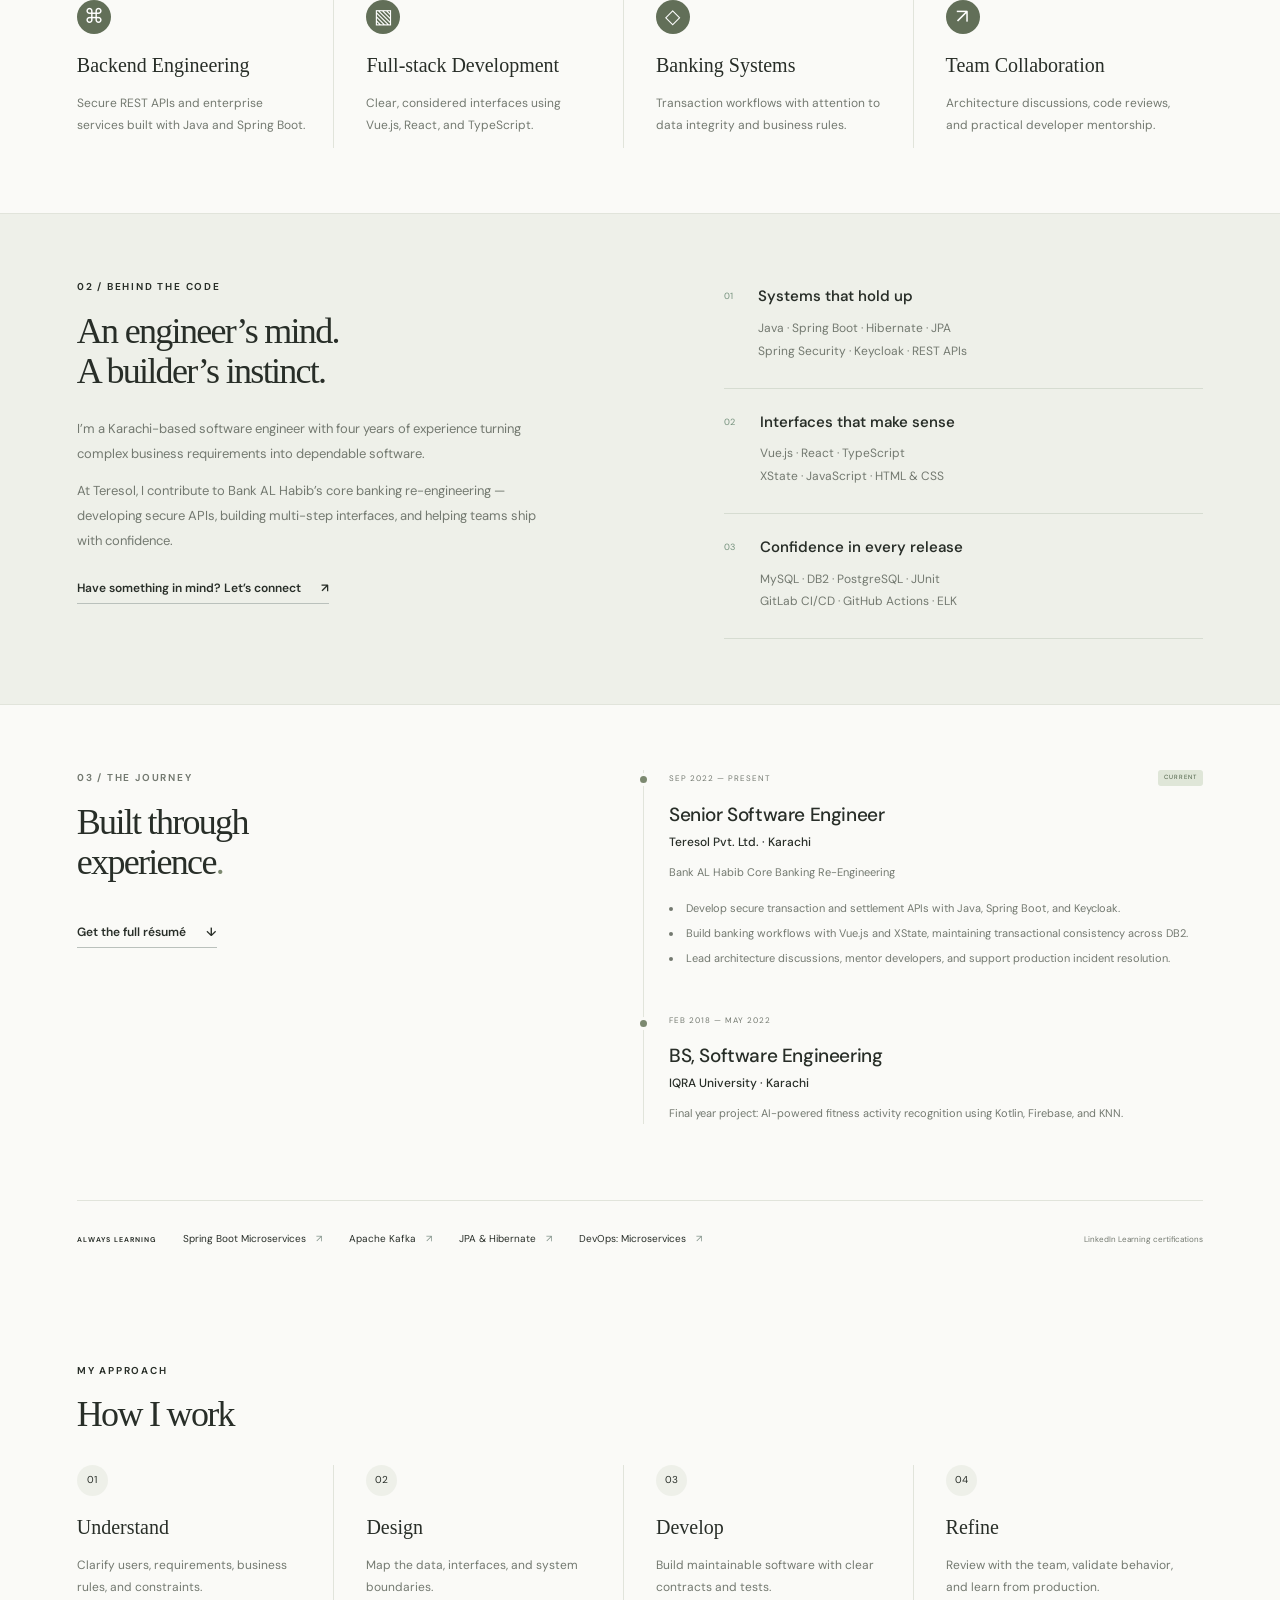
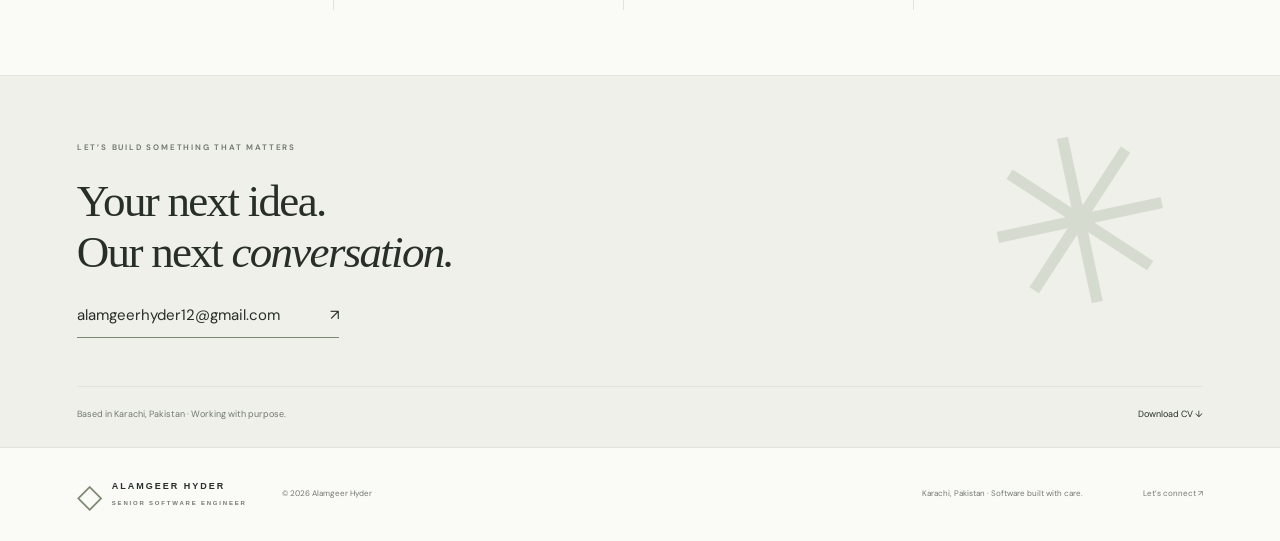
==== commit ca130dcc: "Redesign portfolio with sage theme, night mode and project galleries" ====
--- a/index.html
+++ b/index.html
@@ -4,26 +4,25 @@
   <meta charset="UTF-8"><meta name="viewport" content="width=device-width, initial-scale=1">
   <meta name="description" content="Alamgeer Hyder — Senior Software Engineer in Karachi, specializing in Java, Spring Boot, microservices, and secure banking systems.">
   <title>Alamgeer Hyder — Software Engineer</title>
-  <link rel="stylesheet" href="styles.css">
+  <script src="theme.js"></script><link rel="stylesheet" href="styles.css"><link rel="stylesheet" href="design.css">
 </head>
 <body>
-  <header class="header"><a class="brand" href="index.html" aria-label="Alamgeer Hyder home">ah<span>.</span></a><nav aria-label="Main navigation"><a href="projects.html">Projects</a><a href="about.html">About</a><a href="experience.html">Experience</a><a href="skills.html">Skills</a><a href="contact.html">Contact</a></nav><a class="nav-contact" href="assets/alamgeer-hyder-cv.pdf" download>Résumé <span>↓</span></a></header>
+  <header class="header"><a class="brand identity" href="index.html" aria-label="Alamgeer Hyder home"><span class="brand-symbol">◇</span><span class="brand-name">ALAMGEER HYDER<small>SENIOR SOFTWARE ENGINEER</small></span></a><nav aria-label="Main navigation"><a href="index.html">Home</a><a href="projects.html">Projects</a><a href="about.html">About</a><a href="experience.html">Experience</a><a href="skills.html">Skills</a><a href="contact.html">Contact</a></nav><button class="theme-toggle" type="button" aria-label="Switch to night mode" aria-pressed="false"><span aria-hidden="true">☾</span></button><a class="nav-contact" href="assets/alamgeer-hyder-cv.pdf" download>Résumé <span>↓</span></a></header>
   <main>
     <section id="home" class="hero wrap">
-      <div class="hero-copy"><p class="eyebrow"><span class="status-dot"></span> SENIOR SOFTWARE ENGINEER · KARACHI, PK</p><h1>Thoughtful code.<br>Real-world <em>impact.</em></h1><p class="intro">I’m Alamgeer Hyder. I build secure banking systems and intuitive digital experiences — from the API to the interface.</p><div class="hero-actions"><a class="button primary" href="#work">Explore my work <span>↘</span></a><a class="text-link" href="assets/alamgeer-hyder-cv.pdf" download>Download CV <span>↓</span></a></div><div class="hero-note"><span class="tiny-line"></span> Built on curiosity. Backed by production experience.</div></div>
-      <div class="hero-art" aria-label="Illustration of a banking system architecture"><div class="art-grid"></div><div class="orbit orbit-one"></div><div class="orbit orbit-two"></div><span class="art-label">ENGINEERING, WITH INTENTION</span><div class="system-card"><div class="card-top"><span class="mini-logo">ah.</span><span class="live"><i></i> SYSTEM ONLINE</span></div><div class="code-line"><span>01</span> const engineer = {</div><div class="code-line"><span>02</span> &nbsp; name: <b>'Alamgeer'</b>,</div><div class="code-line"><span>03</span> &nbsp; focus: <b>'reliable systems'</b>,</div><div class="code-line"><span>04</span> &nbsp; craft: <b>'full-stack'</b></div><div class="code-line"><span>05</span> };</div><div class="system-bottom"><span>IDEA</span><i></i><span>ARCHITECTURE</span><i></i><span>IMPACT</span></div></div><div class="floating-tag"><span>⌘</span><div>Complexity, simplified.<small>Java · Spring Boot · Vue.js</small></div></div><span class="art-index">FIG. 01 / THE WAY I BUILD</span><span class="art-spark">✳</span></div>
-    </section>
+      <div class="hero-copy"><p class="eyebrow"><span class="status-dot"></span> SENIOR SOFTWARE ENGINEER · KARACHI, PK</p><h1>I build software that is<br>secure, intuitive,<br>and <em>impactful.</em></h1><p class="intro">I’m Alamgeer Hyder. I build secure banking systems and intuitive digital experiences — from the API to the interface.</p><div class="hero-actions"><a class="button primary" href="#work">Explore my work <span>↘</span></a><a class="text-link" href="assets/alamgeer-hyder-cv.pdf" download>Download CV <span>↓</span></a></div><div class="hero-note"><span class="tiny-line"></span> Built on curiosity. Backed by production experience.</div></div>
+      <div class="hero-art editorial-art"><img src="assets/engineering-portrait.svg" alt="Abstract geometric Alamgeer Hyder monogram with engineering-inspired linework" width="700" height="700"></div></section>
     <div class="facts wrap"><div><strong>4 years</strong><span>Production experience</span></div><div><strong>Banking & fintech</strong><span>Domain expertise</span></div><div><strong>Backend → frontend</strong><span>Full-stack perspective</span></div><a href="#about">A little more about me <span>↘</span></a></div>
-    <section id="work" class="work section wrap"><div class="section-heading"><div><p class="eyebrow">01 / SELECTED CONCEPTS</p><h2>Ideas made tangible<span>.</span></h2></div><p>Sample projects inspired by the problems<br>I enjoy solving. All three are demo concepts.</p></div><div class="project-grid">
-      <article class="project"><a class="project-visual bank-visual" href="project-banking.html" aria-label="View ClearBank demo concept"><div class="mock-dashboard"><div class="mock-sidebar">c<span>▦</span><span>⇄</span><span>◷</span></div><div class="mock-content"><div class="mock-nav">Good morning, Alex <span>◉</span></div><small>TOTAL BALANCE</small><strong>$24,680.00 <span>↗ 8.2%</span></strong><div class="chart"><i></i><i></i><i></i><i></i><i></i><i></i><i></i><i></i><i></i><i></i><i></i><i></i></div><div class="mock-row">Recent transactions <span>View all →</span></div><div class="mock-transaction"><b>↗</b> Monthly transfer <span>−$250.00</span></div></div></div><span class="visual-chip">DEMO CONCEPT</span><span class="project-open">↗</span></a><div class="project-meta"><span>01 / FINTECH</span><span>2026</span></div><h3>ClearBank <span>—</span> Banking, made clear.</h3><p>A concept dashboard for everyday banking, transfers, and transaction insights.</p><div class="tags"><span>Spring Boot</span><span>React</span><span>PostgreSQL</span></div></article>
-      <article class="project"><a class="project-visual flow-visual" href="project-payments.html" aria-label="View FlowPay demo concept"><div class="payment-card"><div class="payment-logo">↗ <b>flowpay</b><span>•••</span></div><small>PAYMENT OVERVIEW</small><strong>Seamless by design.</strong><div class="payment-path"><span>▣</span><i></i><b>✓</b><i></i><span>◎</span></div><div class="payment-success"><span>✓</span><div>Payment successful<small>Transaction #FP-2048</small></div><b>$128.00</b></div></div><span class="visual-chip">DEMO CONCEPT</span><span class="project-open">↗</span></a><div class="project-meta"><span>02 / BACKEND SYSTEMS</span><span>2026</span></div><h3>FlowPay <span>—</span> Every transaction matters.</h3><p>A payment gateway simulator exploring secure APIs and reliable transaction flows.</p><div class="tags"><span>Java</span><span>Spring Security</span><span>JWT</span></div></article>
-      <article class="project"><a class="project-visual fitness-visual" href="project-fitness.html" aria-label="View Motion demo concept"><div class="fitness-card"><div class="fitness-top">motion<span>✳</span></div><small>YOUR DAILY MOMENTUM</small><div class="activity-ring"><div><strong>7,842</strong><span>steps today</span></div></div><div class="fitness-stats"><span><b>5.2</b>km distance</span><span><b>320</b>kcal burned</span><span><b>48</b>active mins</span></div></div><span class="visual-chip">DEMO CONCEPT</span><span class="project-open">↗</span></a><div class="project-meta"><span>03 / HEALTH & AI</span><span>2026</span></div><h3>Motion <span>—</span> Small steps. Better days.</h3><p>A fitness UI concept inspired by my university activity-recognition project.</p><div class="tags"><span>Kotlin</span><span>Firebase</span><span>KNN</span></div></article>
+    <section id="work" class="work section wrap"><div class="section-heading"><div><p class="eyebrow">SELECTED WORK</p><h2>Featured Projects</h2></div><a class="text-link" href="projects.html">View all projects <span>→</span></a></div><div class="project-grid">
+      <article class="project"><a class="project-visual bank-visual" href="project-banking.html" aria-label="View ClearBank demo concept"><img src="assets/banking-overview.svg" alt="Banking project interface concept with fictional data" width="1000" height="650" loading="lazy"><span class="visual-chip">DEMO CONCEPT</span><span class="project-open">↗</span></a><div class="project-meta"><span>01 / FINTECH</span><span>2026</span></div><h3>ClearBank <span>—</span> Banking, made clear.</h3><p>A concept dashboard for everyday banking, transfers, and transaction insights.</p><div class="tags"><span>Spring Boot</span><span>React</span><span>PostgreSQL</span></div></article>
+      <article class="project"><a class="project-visual flow-visual" href="project-payments.html" aria-label="View FlowPay demo concept"><img src="assets/payments-overview.svg" alt="Payments project interface concept with fictional data" width="1000" height="650" loading="lazy"><span class="visual-chip">DEMO CONCEPT</span><span class="project-open">↗</span></a><div class="project-meta"><span>02 / BACKEND SYSTEMS</span><span>2026</span></div><h3>FlowPay <span>—</span> Every transaction matters.</h3><p>A payment gateway simulator exploring secure APIs and reliable transaction flows.</p><div class="tags"><span>Java</span><span>Spring Security</span><span>JWT</span></div></article>
+      <article class="project"><a class="project-visual fitness-visual" href="project-fitness.html" aria-label="View Motion demo concept"><img src="assets/fitness-overview.svg" alt="Fitness project interface concept with fictional data" width="1000" height="650" loading="lazy"><span class="visual-chip">DEMO CONCEPT</span><span class="project-open">↗</span></a><div class="project-meta"><span>03 / HEALTH & AI</span><span>2026</span></div><h3>Motion <span>—</span> Small steps. Better days.</h3><p>A fitness UI concept inspired by my university activity-recognition project.</p><div class="tags"><span>Kotlin</span><span>Firebase</span><span>KNN</span></div></article>
     </div></section>
-    <section id="about" class="about section"><div class="wrap about-grid"><div><p class="eyebrow">02 / BEHIND THE CODE</p><h2>An engineer’s mind.<br>A builder’s instinct.</h2><p>I’m a Karachi-based software engineer with four years of experience turning complex business requirements into dependable software.</p><p>At Teresol, I contribute to Bank AL Habib’s core banking re-engineering — developing secure APIs, building multi-step interfaces, and helping teams ship with confidence.</p><a class="text-link" href="mailto:alamgeerhyder12@gmail.com">Have something in mind? Let’s connect <span>↗</span></a></div><div class="skills"><div><span>01</span><section><h3>Systems that hold up</h3><p>Java · Spring Boot · Hibernate · JPA<br>Spring Security · Keycloak · REST APIs</p></section></div><div><span>02</span><section><h3>Interfaces that make sense</h3><p>Vue.js · React · TypeScript<br>XState · JavaScript · HTML & CSS</p></section></div><div><span>03</span><section><h3>Confidence in every release</h3><p>MySQL · DB2 · PostgreSQL · JUnit<br>GitLab CI/CD · GitHub Actions · ELK</p></section></div></div></div></section>
+    <section class="wrap section services-section"><div class="section-heading"><div><p class="eyebrow">WHAT I DO</p><h2>Engineering expertise</h2></div><a class="text-link" href="skills.html">Explore my toolkit →</a></div><div class="service-grid"><article><span class="service-icon">⌘</span><h3>Backend Engineering</h3><p>Secure REST APIs and enterprise services built with Java and Spring Boot.</p></article><article><span class="service-icon">▧</span><h3>Full-stack Development</h3><p>Clear, considered interfaces using Vue.js, React, and TypeScript.</p></article><article><span class="service-icon">◇</span><h3>Banking Systems</h3><p>Transaction workflows with attention to data integrity and business rules.</p></article><article><span class="service-icon">↗</span><h3>Team Collaboration</h3><p>Architecture discussions, code reviews, and practical developer mentorship.</p></article></div></section><section id="about" class="about section"><div class="wrap about-grid"><div><p class="eyebrow">02 / BEHIND THE CODE</p><h2>An engineer’s mind.<br>A builder’s instinct.</h2><p>I’m a Karachi-based software engineer with four years of experience turning complex business requirements into dependable software.</p><p>At Teresol, I contribute to Bank AL Habib’s core banking re-engineering — developing secure APIs, building multi-step interfaces, and helping teams ship with confidence.</p><a class="text-link" href="mailto:alamgeerhyder12@gmail.com">Have something in mind? Let’s connect <span>↗</span></a></div><div class="skills"><div><span>01</span><section><h3>Systems that hold up</h3><p>Java · Spring Boot · Hibernate · JPA<br>Spring Security · Keycloak · REST APIs</p></section></div><div><span>02</span><section><h3>Interfaces that make sense</h3><p>Vue.js · React · TypeScript<br>XState · JavaScript · HTML & CSS</p></section></div><div><span>03</span><section><h3>Confidence in every release</h3><p>MySQL · DB2 · PostgreSQL · JUnit<br>GitLab CI/CD · GitHub Actions · ELK</p></section></div></div></div></section>
     <section id="experience" class="section wrap experience"><div><p class="eyebrow">03 / THE JOURNEY</p><h2>Built through<br>experience<span>.</span></h2><a class="text-link" href="assets/alamgeer-hyder-cv.pdf" download>Get the full résumé <span>↓</span></a></div><div class="timeline"><article><div class="timeline-top"><span>SEP 2022 — PRESENT</span><span class="pill">CURRENT</span></div><h3>Senior Software Engineer</h3><h4>Teresol Pvt. Ltd. · Karachi</h4><p>Bank AL Habib Core Banking Re-Engineering</p><ul><li>Develop secure transaction and settlement APIs with Java, Spring Boot, and Keycloak.</li><li>Build banking workflows with Vue.js and XState, maintaining transactional consistency across DB2.</li><li>Lead architecture discussions, mentor developers, and support production incident resolution.</li></ul></article><article><div class="timeline-top"><span>FEB 2018 — MAY 2022</span></div><h3>BS, Software Engineering</h3><h4>IQRA University · Karachi</h4><p>Final year project: AI-powered fitness activity recognition using Kotlin, Firebase, and KNN.</p></article></div></section>
     <section class="credentials wrap"><p class="eyebrow">ALWAYS LEARNING</p><p>Spring Boot Microservices <span>↗</span></p><p>Apache Kafka <span>↗</span></p><p>JPA & Hibernate <span>↗</span></p><p>DevOps: Microservices <span>↗</span></p><small>LinkedIn Learning certifications</small></section>
-    <section id="contact" class="contact"><div class="wrap"><p class="eyebrow">LET’S BUILD SOMETHING THAT MATTERS</p><h2>Your next idea.<br>Our next <em>conversation.</em></h2><a href="mailto:alamgeerhyder12@gmail.com">alamgeerhyder12@gmail.com <span>↗</span></a><div class="contact-bottom"><span>Based in Karachi, Pakistan · Working with purpose.</span><a href="assets/alamgeer-hyder-cv.pdf" download>Download CV ↓</a></div></div></section>
-  </main><footer class="wrap"><a class="brand" href="index.html">ah<span>.</span></a><span>© 2026 Alamgeer Hyder</span><span>Karachi, Pakistan · Software built with care.</span><a href="contact.html">Let’s connect ↗</a></footer>
+    <section class="wrap section process-section"><p class="eyebrow">MY APPROACH</p><h2>How I work</h2><div class="service-grid"><article><span class="step-number">01</span><h3>Understand</h3><p>Clarify users, requirements, business rules, and constraints.</p></article><article><span class="step-number">02</span><h3>Design</h3><p>Map the data, interfaces, and system boundaries.</p></article><article><span class="step-number">03</span><h3>Develop</h3><p>Build maintainable software with clear contracts and tests.</p></article><article><span class="step-number">04</span><h3>Refine</h3><p>Review with the team, validate behavior, and learn from production.</p></article></div></section><section id="contact" class="contact"><div class="wrap"><p class="eyebrow">LET’S BUILD SOMETHING THAT MATTERS</p><h2>Your next idea.<br>Our next <em>conversation.</em></h2><a href="mailto:alamgeerhyder12@gmail.com">alamgeerhyder12@gmail.com <span>↗</span></a><div class="contact-bottom"><span>Based in Karachi, Pakistan · Working with purpose.</span><a href="assets/alamgeer-hyder-cv.pdf" download>Download CV ↓</a></div></div></section>
+  </main><footer class="wrap"><a class="brand identity" href="index.html" aria-label="Alamgeer Hyder home"><span class="brand-symbol">◇</span><span class="brand-name">ALAMGEER HYDER<small>SENIOR SOFTWARE ENGINEER</small></span></a><span>© 2026 Alamgeer Hyder</span><span>Karachi, Pakistan · Software built with care.</span><a href="contact.html">Let’s connect ↗</a></footer>
 
   <script src="pages.js"></script>
 </body>
--- a/design.css
+++ b/design.css
@@ -0,0 +1,7 @@
+:root{--paper:#fafaf7;--ink:#282e28;--muted:#737970;--teal:#7c8970;--line:#e1e4db;--surface:#eef0e9;--panel:#f3f4ef}body{font-family:'DM Sans',Arial,sans-serif}h1,h2{font-family:Georgia,'Times New Roman',serif;font-weight:400;letter-spacing:-1.7px}h1{line-height:1.13}h2{font-size:36px}h1 em,h2 em{color:inherit}.header{height:95px;width:min(1340px,92%);border-bottom:0;gap:24px}.identity{display:flex;align-items:center;gap:10px;letter-spacing:0}.brand-symbol{font-size:45px!important;line-height:1;color:var(--teal)!important;font-weight:400}.brand-name{font-family:Arial,sans-serif;font-size:11px!important;letter-spacing:2px;color:var(--ink)!important;font-weight:600;white-space:nowrap}.brand-name small{display:block;font-size:6px;letter-spacing:1.8px;margin-top:5px;color:var(--muted)}nav{margin-left:auto;gap:24px}nav a{font-size:9px;text-transform:uppercase;letter-spacing:.8px;font-weight:600}.nav-contact{background:var(--teal);color:#fff;padding:10px 15px;border:0;font-size:9px;text-transform:uppercase;letter-spacing:1px;white-space:nowrap}.theme-toggle{background:transparent;border:1px solid var(--line);color:var(--ink);border-radius:50%;width:34px;height:34px;flex-shrink:0;cursor:pointer;font-size:21px;line-height:1;display:grid;place-items:center}.theme-toggle:hover{background:var(--surface)}.wrap{width:min(1240px,88%)}.hero{padding-top:25px;padding-bottom:30px;gap:2%;grid-template-columns:1fr 1.1fr;min-height:520px}.hero h1{font-size:clamp(42px,4.4vw,63px)}.hero .eyebrow{font-size:9px;letter-spacing:2px}.hero .intro{font-size:13px;max-width:390px}.hero-note{margin-top:27px}.hero-art.editorial-art{background:transparent;border:0;min-height:0;overflow:visible}.editorial-art>img{width:100%;height:auto;display:block;max-height:510px;object-fit:contain}.hero-actions{gap:23px}.primary{background:var(--teal);border-radius:1px}.primary:hover{background:#627357}.button{font-size:10px;letter-spacing:.5px;padding:13px 20px}.facts{background:var(--surface);border:0;padding:24px 25px;margin-top:16px}.facts>div{border-color:var(--line)}.facts strong{font-family:Georgia,serif;font-size:22px}.section{padding-top:65px;padding-bottom:65px}.project-grid{gap:23px}.project{border:1px solid var(--line);border-radius:5px;overflow:hidden;padding-bottom:17px;background:var(--paper)}.project-visual{height:auto;aspect-ratio:1000/650;border-radius:0;background:var(--surface);overflow:hidden}.project-visual>img{display:block;width:100%;height:100%;object-fit:cover;transition:transform .4s}.project-visual:hover>img{transform:scale(1.035)}.project-meta,.project>h3,.project>p,.project>.tags{margin-left:17px;margin-right:17px}.project>h3{font-family:Georgia,serif;font-size:18px;font-weight:400}.project>p{font-size:11px}.visual-chip{background:#ffffffdb;color:#42533b;border-color:#b9c4ae;font-size:6px}.project-open{background:#ffffffe8;color:#354632}.section-heading>p{max-width:300px}.section-heading .text-link{font-size:9px;text-transform:uppercase;letter-spacing:.8px}.services-section{border-top:1px solid var(--line)}.service-grid{display:grid;grid-template-columns:repeat(4,1fr);gap:32px;margin-top:30px}.service-grid article{position:relative;border-right:1px solid var(--line);padding-right:25px}.service-grid article:last-child{border:0}.service-grid h3{font-family:Georgia,serif;font-weight:400;font-size:20px;margin:15px 0 10px}.service-grid p{font-size:12px;color:var(--muted);line-height:1.85}.service-icon{background:var(--teal);color:#fff;border-radius:50%;display:grid;place-items:center;width:34px;height:34px;font-size:20px}.step-number{font-size:10px;display:grid;place-items:center;background:var(--surface);width:31px;height:31px;border-radius:50%}.about,.info-panel,.notice{background:var(--surface)}.about{border-block:1px solid var(--line)}.credentials{padding-top:30px}.contact{background:var(--surface);color:var(--ink);border-block:1px solid var(--line)}.contact:after{color:var(--teal);opacity:.2}.contact h2{font-size:45px}.contact em{color:var(--ink)}.contact .eyebrow,.contact-bottom{color:var(--muted)}.contact .wrap>a{border-color:var(--teal)}.contact-bottom{border-color:var(--line)}.contact-bottom a{color:var(--ink)}.page-intro h1{font-size:55px}.info-panel{border-color:var(--line)}.project-gallery{margin-top:55px}.gallery-grid{display:grid;grid-template-columns:1fr 1fr;gap:25px}.gallery-grid figure{margin:0}.gallery-grid img{width:100%;height:auto;display:block;border:1px solid var(--line);border-radius:4px;transition:transform .2s}.gallery-grid a:hover img{transform:translateY(-3px)}figcaption{font-size:10px;color:var(--muted);margin-top:12px}.detail-visual{height:100%;min-height:320px;aspect-ratio:auto;border:1px solid var(--line);border-radius:5px}.detail-visual>img{object-fit:contain}.architecture{background:#29352c;color:#e7eddf}.pill{background:#dfe6d8;color:#43573c}.contact-form input,.contact-form textarea,.contact-form select{background:var(--paper);border-color:var(--line)}footer{padding-top:30px;padding-bottom:30px}footer .brand-name{font-size:9px!important}footer .brand-symbol{font-size:33px!important}.project-visual img{color-scheme:light}
+html[data-theme=dark]{color-scheme:dark;--paper:#171c19;--ink:#eeeee4;--muted:#b3bbae;--teal:#a7b898;--line:#374237;--surface:#232c24;--panel:#29332b}html[data-theme=dark] .primary,html[data-theme=dark] .nav-contact,html[data-theme=dark] .service-icon{color:#172219;background:#a7b898}html[data-theme=dark] .primary:hover{background:#c1cfae}html[data-theme=dark] .editorial-art img{filter:brightness(.78)}html[data-theme=dark] .project-visual>img,html[data-theme=dark] .gallery-grid img{filter:brightness(.86)}html[data-theme=dark] .info-panel,html[data-theme=dark] .notice,html[data-theme=dark] .skills>div,html[data-theme=dark] .certification-list article{border-color:var(--line)}html[data-theme=dark] .pill{background:#3b4c36;color:#d6e6c6}html[data-theme=dark] .timeline article:before{border-color:var(--paper)}html[data-theme=dark] .art-label,html[data-theme=dark] .number{color:var(--teal)}html[data-theme=dark] .text-link{border-color:#75856a}
+@media(max-width:1100px){.header{gap:15px}nav{gap:15px}.brand-name{font-size:9px!important}.brand-name small{font-size:5px}.nav-contact span{margin-left:8px}.service-grid{gap:20px}.service-grid article{padding-right:15px}}
+@media(max-width:800px){.header{flex-wrap:wrap;height:auto;padding:20px 0;gap:15px}.identity{order:0}.theme-toggle{order:1;margin-left:auto}.nav-contact{order:2}nav{order:3;width:100%;justify-content:space-between;margin:0;gap:9px;padding:10px 0 0}.hero{padding-top:30px;min-height:0}.hero h1{font-size:42px}.hero-art.editorial-art{min-width:0}.hero-actions{gap:14px;flex-wrap:wrap}.hero .intro{font-size:12px}.facts strong{font-size:17px}.facts{padding:22px 18px}.service-grid{grid-template-columns:1fr 1fr;gap:25px}.service-grid article:nth-child(2){border:0}.page-intro h1{font-size:45px}footer .identity{margin-right:auto}footer{gap:20px}.detail-visual{min-height:260px}.gallery-grid{gap:15px}}
+@media(max-width:600px){.wrap{width:89%}.hero{grid-template-columns:1fr;gap:10px}.hero h1{font-size:46px}.hero-copy{padding-top:10px}.hero .intro{font-size:14px;max-width:100%}.editorial-art>img{max-height:360px}.hero-art{margin-top:5px}.hero-note{font-size:9px}.hero-actions{margin-top:25px}.hero .eyebrow{font-size:7px}.facts{margin-top:0}.facts strong{font-size:18px}.section{padding-top:45px;padding-bottom:45px}.section-heading{display:flex;align-items:end;gap:20px}.section-heading h2{font-size:30px}.section-heading .text-link{font-size:8px;gap:6px;text-align:right}.project-grid{gap:25px}.project-visual{height:auto}.project>h3{font-size:21px}.project>p{font-size:13px}.service-grid{gap:22px}.service-grid h3{font-size:19px}.service-grid p{font-size:12px}.contact h2{font-size:37px}.gallery-grid{grid-template-columns:1fr;gap:26px}.page-intro h1{font-size:39px}.header .brand-name{font-size:9px!important}.header .brand-symbol{font-size:34px!important}.theme-toggle{width:31px;height:31px}.nav-contact{padding:9px 10px;font-size:8px}.nav-contact span{margin-left:5px}nav a{font-size:8px}.detail-visual{min-height:0;aspect-ratio:1000/650}.project-gallery{margin-top:35px}footer{gap:15px}footer .identity{width:100%}.hero .text-link{font-size:11px}}
+/* Keep small button labels readable against sage backgrounds. */
+html[data-theme=light] .primary,html[data-theme=light] .nav-contact,html[data-theme=light] .service-icon{background:#626f58;color:#fff}
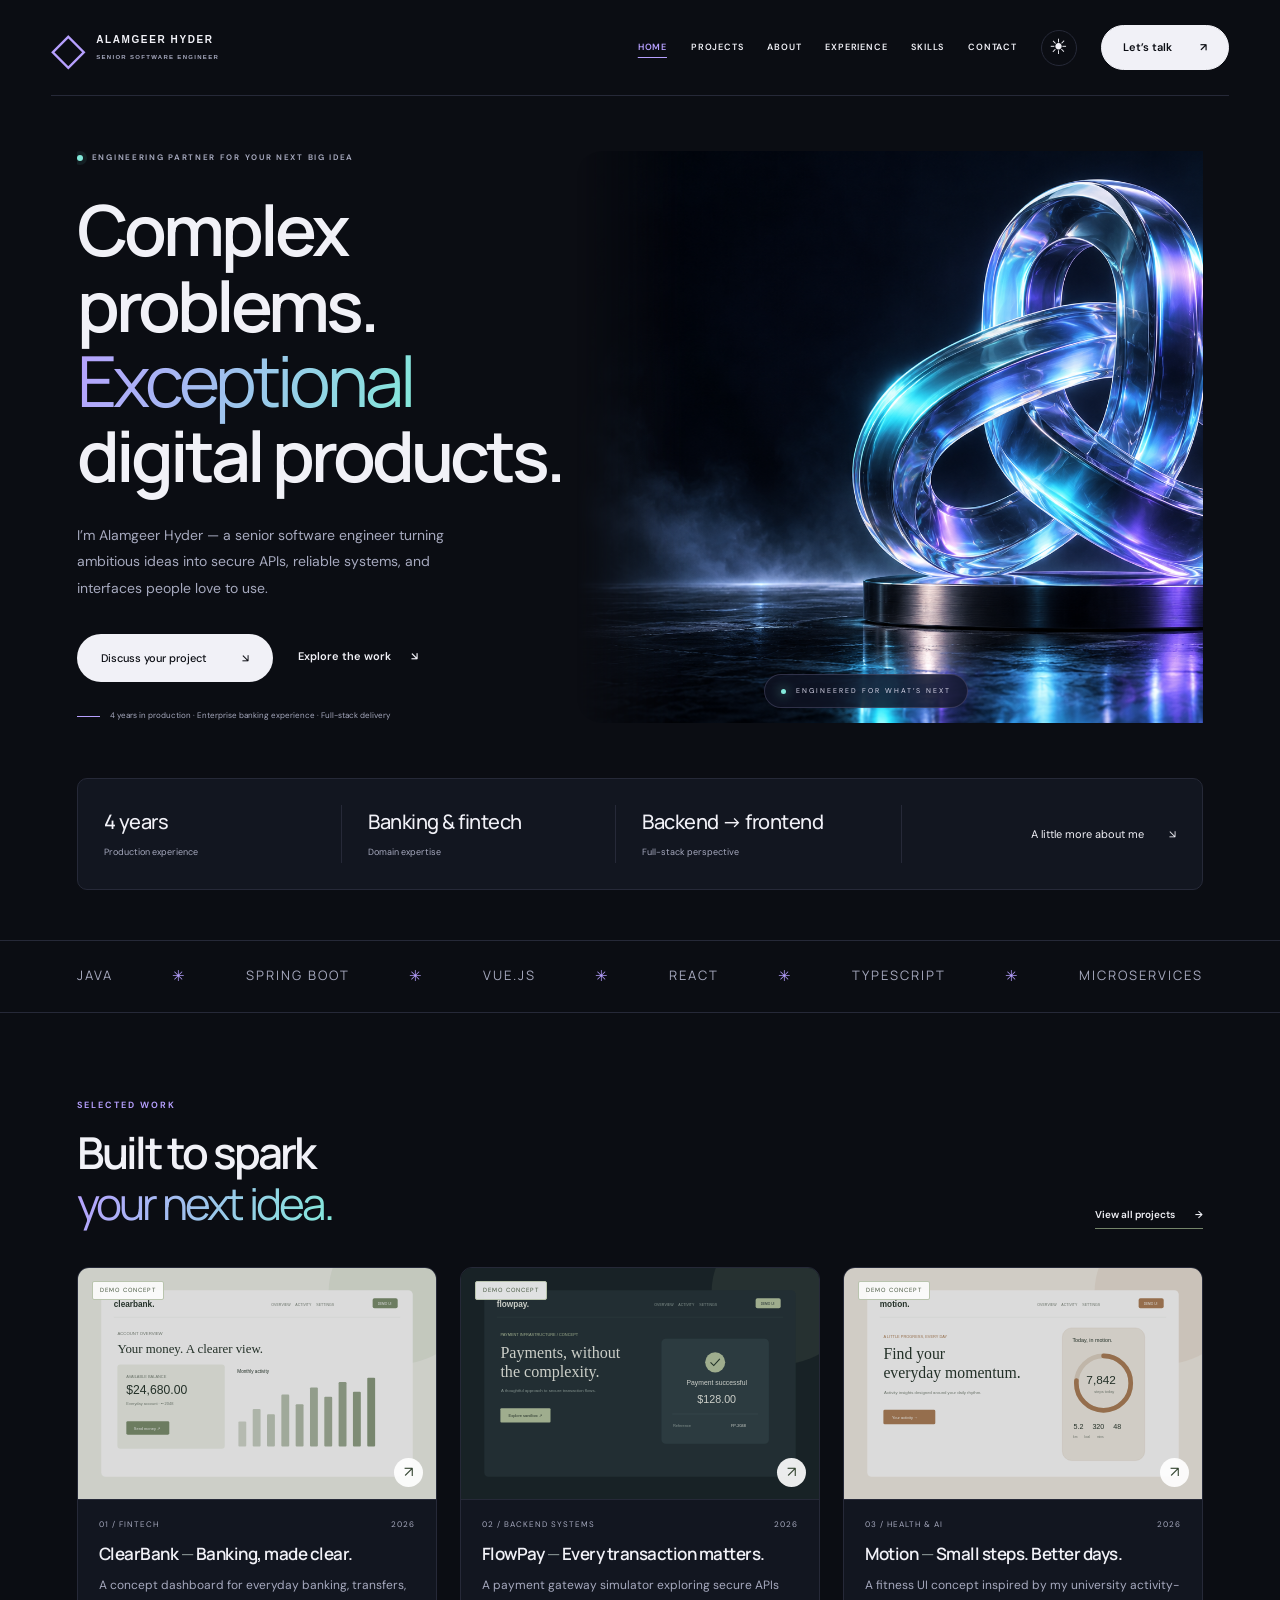
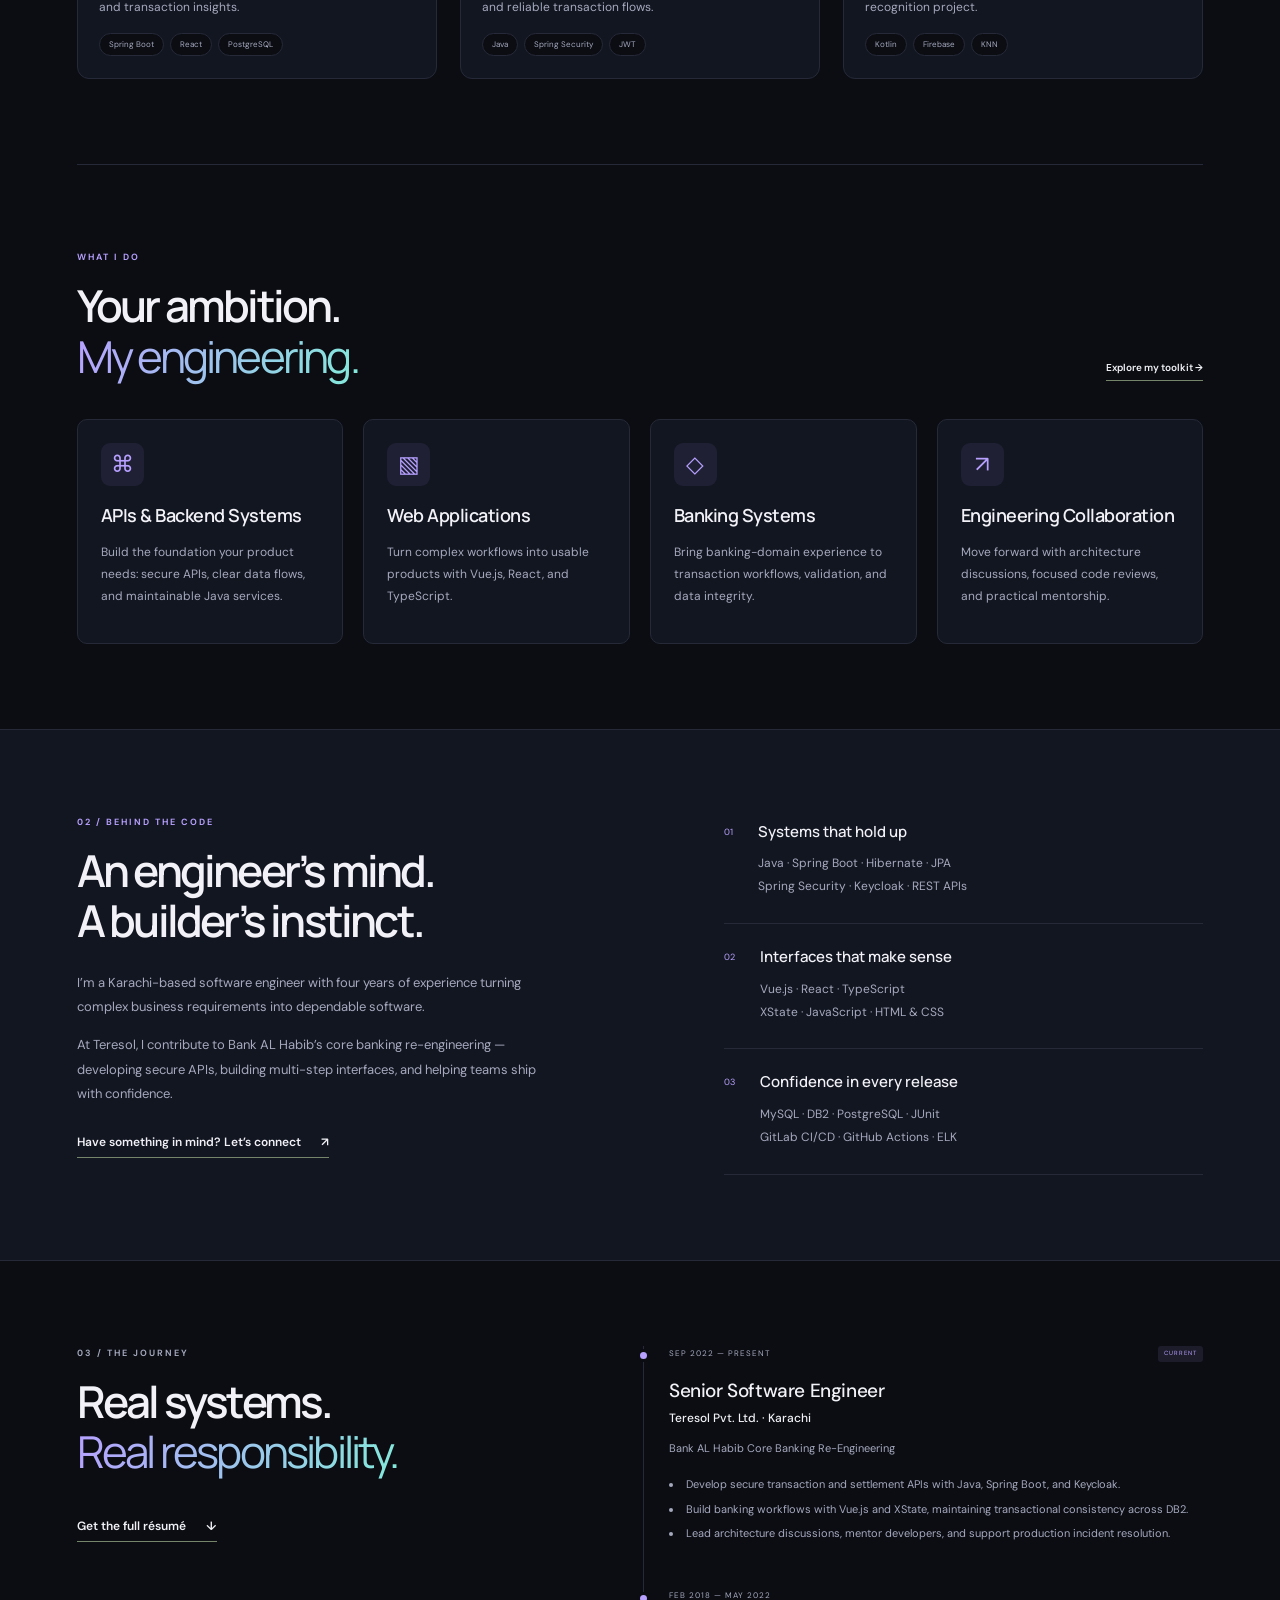
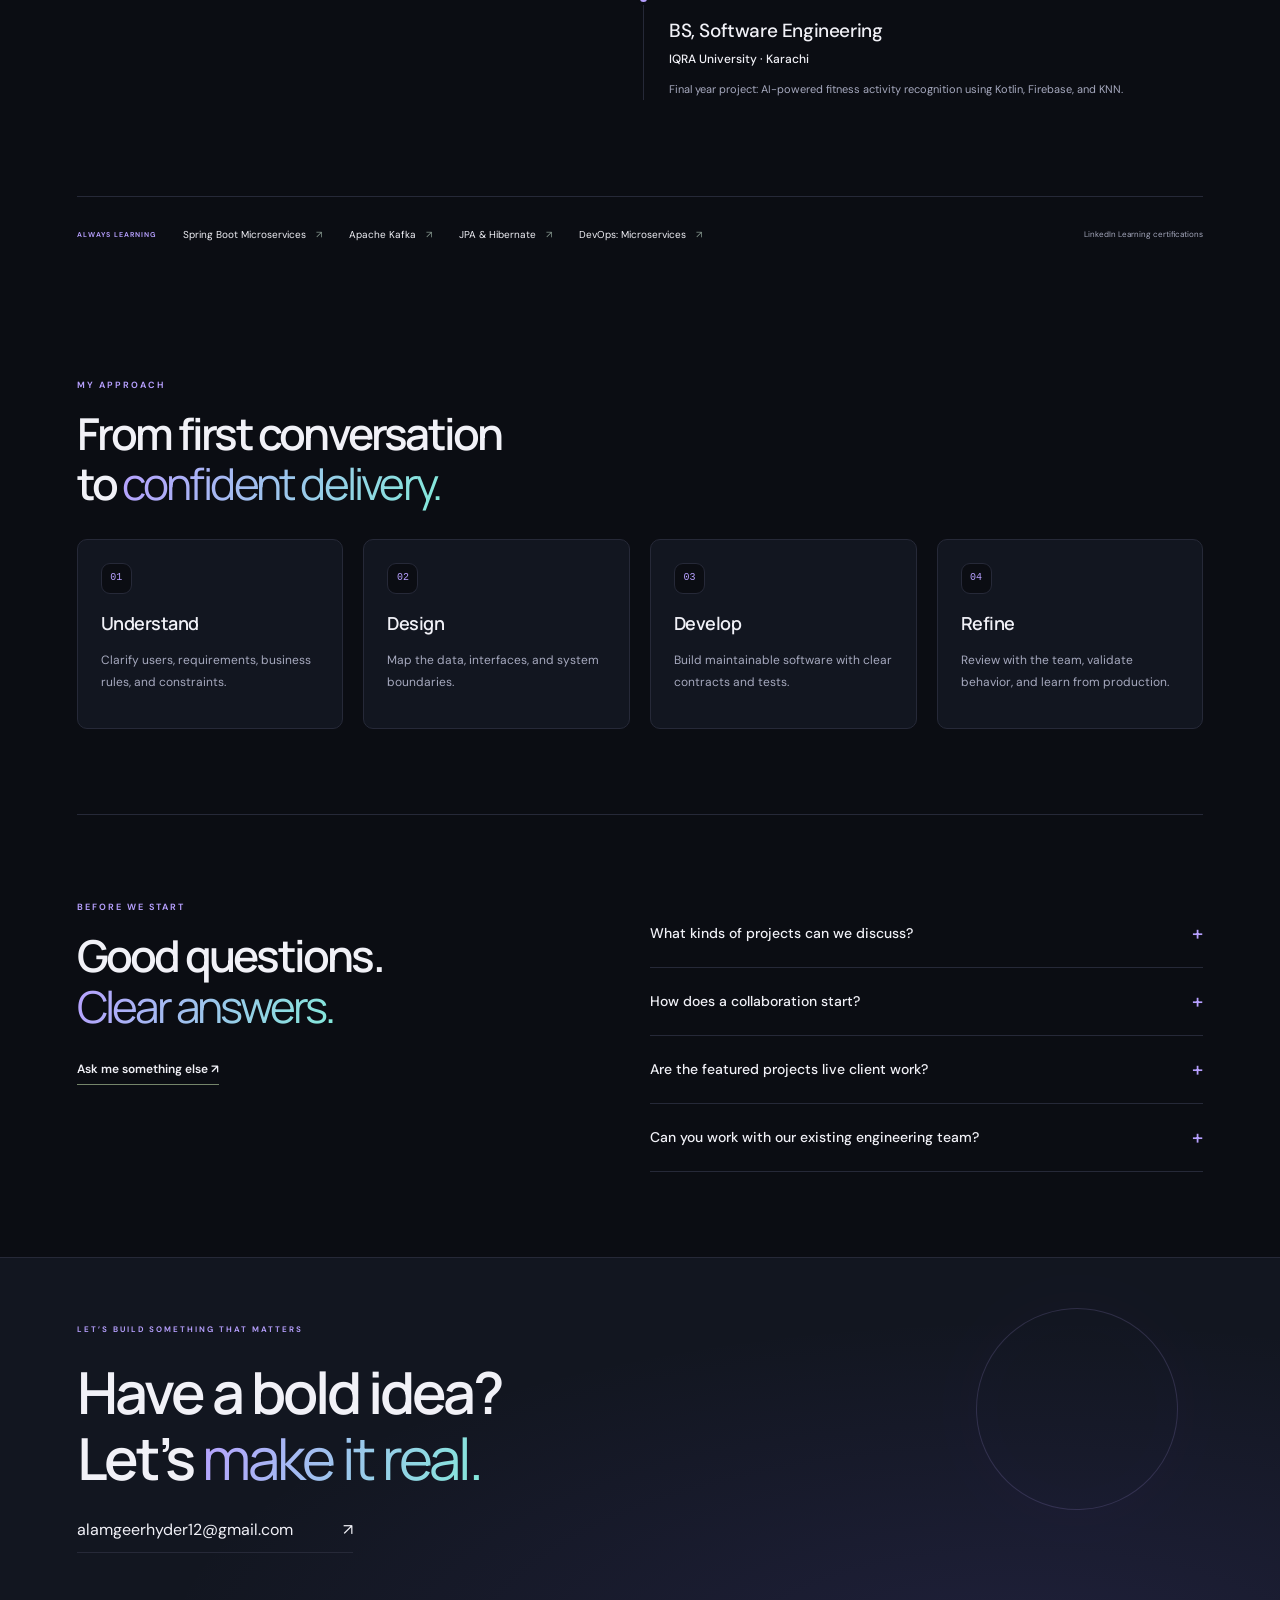
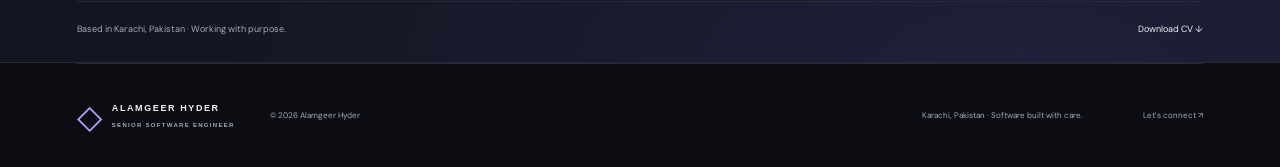
==== commit 79fd8f02: "Create client-focused portfolio with AI artwork and accessible motion" ====
--- a/index.html
+++ b/index.html
@@ -4,25 +4,25 @@
   <meta charset="UTF-8"><meta name="viewport" content="width=device-width, initial-scale=1">
   <meta name="description" content="Alamgeer Hyder — Senior Software Engineer in Karachi, specializing in Java, Spring Boot, microservices, and secure banking systems.">
   <title>Alamgeer Hyder — Software Engineer</title>
-  <script src="theme.js"></script><link rel="stylesheet" href="styles.css"><link rel="stylesheet" href="design.css">
+  <script src="theme.js"></script><link rel="stylesheet" href="styles.css"><link rel="stylesheet" href="design.css"><link rel="stylesheet" href="premium.css">
 </head>
 <body>
-  <header class="header"><a class="brand identity" href="index.html" aria-label="Alamgeer Hyder home"><span class="brand-symbol">◇</span><span class="brand-name">ALAMGEER HYDER<small>SENIOR SOFTWARE ENGINEER</small></span></a><nav aria-label="Main navigation"><a href="index.html">Home</a><a href="projects.html">Projects</a><a href="about.html">About</a><a href="experience.html">Experience</a><a href="skills.html">Skills</a><a href="contact.html">Contact</a></nav><button class="theme-toggle" type="button" aria-label="Switch to night mode" aria-pressed="false"><span aria-hidden="true">☾</span></button><a class="nav-contact" href="assets/alamgeer-hyder-cv.pdf" download>Résumé <span>↓</span></a></header>
+  <header class="header"><a class="brand identity" href="index.html" aria-label="Alamgeer Hyder home"><span class="brand-symbol">◇</span><span class="brand-name">ALAMGEER HYDER<small>SENIOR SOFTWARE ENGINEER</small></span></a><nav aria-label="Main navigation"><a href="index.html">Home</a><a href="projects.html">Projects</a><a href="about.html">About</a><a href="experience.html">Experience</a><a href="skills.html">Skills</a><a href="contact.html">Contact</a></nav><button class="theme-toggle" type="button" aria-label="Switch to night mode" aria-pressed="false"><span aria-hidden="true">☾</span></button><a class="nav-contact" href="contact.html">Let’s talk <span>↗</span></a></header>
   <main>
     <section id="home" class="hero wrap">
-      <div class="hero-copy"><p class="eyebrow"><span class="status-dot"></span> SENIOR SOFTWARE ENGINEER · KARACHI, PK</p><h1>I build software that is<br>secure, intuitive,<br>and <em>impactful.</em></h1><p class="intro">I’m Alamgeer Hyder. I build secure banking systems and intuitive digital experiences — from the API to the interface.</p><div class="hero-actions"><a class="button primary" href="#work">Explore my work <span>↘</span></a><a class="text-link" href="assets/alamgeer-hyder-cv.pdf" download>Download CV <span>↓</span></a></div><div class="hero-note"><span class="tiny-line"></span> Built on curiosity. Backed by production experience.</div></div>
-      <div class="hero-art editorial-art"><img src="assets/engineering-portrait.svg" alt="Abstract geometric Alamgeer Hyder monogram with engineering-inspired linework" width="700" height="700"></div></section>
+      <div class="hero-copy"><p class="eyebrow"><span class="status-dot"></span> ENGINEERING PARTNER FOR YOUR NEXT BIG IDEA</p><h1>Complex problems.<br><em>Exceptional</em><br>digital products.</h1><p class="intro">I’m Alamgeer Hyder — a senior software engineer turning ambitious ideas into secure APIs, reliable systems, and interfaces people love to use.</p><div class="hero-actions"><a class="button primary" href="contact.html">Discuss your project <span>↘</span></a><a class="text-link" href="#work">Explore the work <span>↘</span></a></div><div class="hero-note"><span class="tiny-line"></span> 4 years in production · Enterprise banking experience · Full-stack delivery</div></div>
+      <div class="hero-art editorial-art premium-art"><img src="assets/ai-engineering.png" alt="AI-generated glass architecture sculpture with cyan and violet studio lighting" width="700" height="700"><span class="art-caption"><i></i> ENGINEERED FOR WHAT’S NEXT</span></div></section>
     <div class="facts wrap"><div><strong>4 years</strong><span>Production experience</span></div><div><strong>Banking & fintech</strong><span>Domain expertise</span></div><div><strong>Backend → frontend</strong><span>Full-stack perspective</span></div><a href="#about">A little more about me <span>↘</span></a></div>
-    <section id="work" class="work section wrap"><div class="section-heading"><div><p class="eyebrow">SELECTED WORK</p><h2>Featured Projects</h2></div><a class="text-link" href="projects.html">View all projects <span>→</span></a></div><div class="project-grid">
+    <div class="tech-band" aria-label="Core technologies"><div><span>JAVA</span><b>✳</b><span>SPRING BOOT</span><b>✳</b><span>VUE.JS</span><b>✳</b><span>REACT</span><b>✳</b><span>TYPESCRIPT</span><b>✳</b><span>MICROSERVICES</span></div></div><section id="work" class="work section wrap"><div class="section-heading"><div><p class="eyebrow">SELECTED WORK</p><h2>Built to spark<br><em>your next idea.</em></h2></div><a class="text-link" href="projects.html">View all projects <span>→</span></a></div><div class="project-grid">
       <article class="project"><a class="project-visual bank-visual" href="project-banking.html" aria-label="View ClearBank demo concept"><img src="assets/banking-overview.svg" alt="Banking project interface concept with fictional data" width="1000" height="650" loading="lazy"><span class="visual-chip">DEMO CONCEPT</span><span class="project-open">↗</span></a><div class="project-meta"><span>01 / FINTECH</span><span>2026</span></div><h3>ClearBank <span>—</span> Banking, made clear.</h3><p>A concept dashboard for everyday banking, transfers, and transaction insights.</p><div class="tags"><span>Spring Boot</span><span>React</span><span>PostgreSQL</span></div></article>
       <article class="project"><a class="project-visual flow-visual" href="project-payments.html" aria-label="View FlowPay demo concept"><img src="assets/payments-overview.svg" alt="Payments project interface concept with fictional data" width="1000" height="650" loading="lazy"><span class="visual-chip">DEMO CONCEPT</span><span class="project-open">↗</span></a><div class="project-meta"><span>02 / BACKEND SYSTEMS</span><span>2026</span></div><h3>FlowPay <span>—</span> Every transaction matters.</h3><p>A payment gateway simulator exploring secure APIs and reliable transaction flows.</p><div class="tags"><span>Java</span><span>Spring Security</span><span>JWT</span></div></article>
       <article class="project"><a class="project-visual fitness-visual" href="project-fitness.html" aria-label="View Motion demo concept"><img src="assets/fitness-overview.svg" alt="Fitness project interface concept with fictional data" width="1000" height="650" loading="lazy"><span class="visual-chip">DEMO CONCEPT</span><span class="project-open">↗</span></a><div class="project-meta"><span>03 / HEALTH & AI</span><span>2026</span></div><h3>Motion <span>—</span> Small steps. Better days.</h3><p>A fitness UI concept inspired by my university activity-recognition project.</p><div class="tags"><span>Kotlin</span><span>Firebase</span><span>KNN</span></div></article>
     </div></section>
-    <section class="wrap section services-section"><div class="section-heading"><div><p class="eyebrow">WHAT I DO</p><h2>Engineering expertise</h2></div><a class="text-link" href="skills.html">Explore my toolkit →</a></div><div class="service-grid"><article><span class="service-icon">⌘</span><h3>Backend Engineering</h3><p>Secure REST APIs and enterprise services built with Java and Spring Boot.</p></article><article><span class="service-icon">▧</span><h3>Full-stack Development</h3><p>Clear, considered interfaces using Vue.js, React, and TypeScript.</p></article><article><span class="service-icon">◇</span><h3>Banking Systems</h3><p>Transaction workflows with attention to data integrity and business rules.</p></article><article><span class="service-icon">↗</span><h3>Team Collaboration</h3><p>Architecture discussions, code reviews, and practical developer mentorship.</p></article></div></section><section id="about" class="about section"><div class="wrap about-grid"><div><p class="eyebrow">02 / BEHIND THE CODE</p><h2>An engineer’s mind.<br>A builder’s instinct.</h2><p>I’m a Karachi-based software engineer with four years of experience turning complex business requirements into dependable software.</p><p>At Teresol, I contribute to Bank AL Habib’s core banking re-engineering — developing secure APIs, building multi-step interfaces, and helping teams ship with confidence.</p><a class="text-link" href="mailto:alamgeerhyder12@gmail.com">Have something in mind? Let’s connect <span>↗</span></a></div><div class="skills"><div><span>01</span><section><h3>Systems that hold up</h3><p>Java · Spring Boot · Hibernate · JPA<br>Spring Security · Keycloak · REST APIs</p></section></div><div><span>02</span><section><h3>Interfaces that make sense</h3><p>Vue.js · React · TypeScript<br>XState · JavaScript · HTML & CSS</p></section></div><div><span>03</span><section><h3>Confidence in every release</h3><p>MySQL · DB2 · PostgreSQL · JUnit<br>GitLab CI/CD · GitHub Actions · ELK</p></section></div></div></div></section>
-    <section id="experience" class="section wrap experience"><div><p class="eyebrow">03 / THE JOURNEY</p><h2>Built through<br>experience<span>.</span></h2><a class="text-link" href="assets/alamgeer-hyder-cv.pdf" download>Get the full résumé <span>↓</span></a></div><div class="timeline"><article><div class="timeline-top"><span>SEP 2022 — PRESENT</span><span class="pill">CURRENT</span></div><h3>Senior Software Engineer</h3><h4>Teresol Pvt. Ltd. · Karachi</h4><p>Bank AL Habib Core Banking Re-Engineering</p><ul><li>Develop secure transaction and settlement APIs with Java, Spring Boot, and Keycloak.</li><li>Build banking workflows with Vue.js and XState, maintaining transactional consistency across DB2.</li><li>Lead architecture discussions, mentor developers, and support production incident resolution.</li></ul></article><article><div class="timeline-top"><span>FEB 2018 — MAY 2022</span></div><h3>BS, Software Engineering</h3><h4>IQRA University · Karachi</h4><p>Final year project: AI-powered fitness activity recognition using Kotlin, Firebase, and KNN.</p></article></div></section>
+    <section class="wrap section services-section"><div class="section-heading"><div><p class="eyebrow">WHAT I DO</p><h2>Your ambition.<br><em>My engineering.</em></h2></div><a class="text-link" href="skills.html">Explore my toolkit →</a></div><div class="service-grid"><article><span class="service-icon">⌘</span><h3>APIs & Backend Systems</h3><p>Build the foundation your product needs: secure APIs, clear data flows, and maintainable Java services.</p></article><article><span class="service-icon">▧</span><h3>Web Applications</h3><p>Turn complex workflows into usable products with Vue.js, React, and TypeScript.</p></article><article><span class="service-icon">◇</span><h3>Banking Systems</h3><p>Bring banking-domain experience to transaction workflows, validation, and data integrity.</p></article><article><span class="service-icon">↗</span><h3>Engineering Collaboration</h3><p>Move forward with architecture discussions, focused code reviews, and practical mentorship.</p></article></div></section><section id="about" class="about section"><div class="wrap about-grid"><div><p class="eyebrow">02 / BEHIND THE CODE</p><h2>An engineer’s mind.<br>A builder’s instinct.</h2><p>I’m a Karachi-based software engineer with four years of experience turning complex business requirements into dependable software.</p><p>At Teresol, I contribute to Bank AL Habib’s core banking re-engineering — developing secure APIs, building multi-step interfaces, and helping teams ship with confidence.</p><a class="text-link" href="mailto:alamgeerhyder12@gmail.com">Have something in mind? Let’s connect <span>↗</span></a></div><div class="skills"><div><span>01</span><section><h3>Systems that hold up</h3><p>Java · Spring Boot · Hibernate · JPA<br>Spring Security · Keycloak · REST APIs</p></section></div><div><span>02</span><section><h3>Interfaces that make sense</h3><p>Vue.js · React · TypeScript<br>XState · JavaScript · HTML & CSS</p></section></div><div><span>03</span><section><h3>Confidence in every release</h3><p>MySQL · DB2 · PostgreSQL · JUnit<br>GitLab CI/CD · GitHub Actions · ELK</p></section></div></div></div></section>
+    <section id="experience" class="section wrap experience"><div><p class="eyebrow">03 / THE JOURNEY</p><h2>Real systems.<br><em>Real responsibility.</em></h2><a class="text-link" href="assets/alamgeer-hyder-cv.pdf" download>Get the full résumé <span>↓</span></a></div><div class="timeline"><article><div class="timeline-top"><span>SEP 2022 — PRESENT</span><span class="pill">CURRENT</span></div><h3>Senior Software Engineer</h3><h4>Teresol Pvt. Ltd. · Karachi</h4><p>Bank AL Habib Core Banking Re-Engineering</p><ul><li>Develop secure transaction and settlement APIs with Java, Spring Boot, and Keycloak.</li><li>Build banking workflows with Vue.js and XState, maintaining transactional consistency across DB2.</li><li>Lead architecture discussions, mentor developers, and support production incident resolution.</li></ul></article><article><div class="timeline-top"><span>FEB 2018 — MAY 2022</span></div><h3>BS, Software Engineering</h3><h4>IQRA University · Karachi</h4><p>Final year project: AI-powered fitness activity recognition using Kotlin, Firebase, and KNN.</p></article></div></section>
     <section class="credentials wrap"><p class="eyebrow">ALWAYS LEARNING</p><p>Spring Boot Microservices <span>↗</span></p><p>Apache Kafka <span>↗</span></p><p>JPA & Hibernate <span>↗</span></p><p>DevOps: Microservices <span>↗</span></p><small>LinkedIn Learning certifications</small></section>
-    <section class="wrap section process-section"><p class="eyebrow">MY APPROACH</p><h2>How I work</h2><div class="service-grid"><article><span class="step-number">01</span><h3>Understand</h3><p>Clarify users, requirements, business rules, and constraints.</p></article><article><span class="step-number">02</span><h3>Design</h3><p>Map the data, interfaces, and system boundaries.</p></article><article><span class="step-number">03</span><h3>Develop</h3><p>Build maintainable software with clear contracts and tests.</p></article><article><span class="step-number">04</span><h3>Refine</h3><p>Review with the team, validate behavior, and learn from production.</p></article></div></section><section id="contact" class="contact"><div class="wrap"><p class="eyebrow">LET’S BUILD SOMETHING THAT MATTERS</p><h2>Your next idea.<br>Our next <em>conversation.</em></h2><a href="mailto:alamgeerhyder12@gmail.com">alamgeerhyder12@gmail.com <span>↗</span></a><div class="contact-bottom"><span>Based in Karachi, Pakistan · Working with purpose.</span><a href="assets/alamgeer-hyder-cv.pdf" download>Download CV ↓</a></div></div></section>
+    <section class="wrap section process-section"><p class="eyebrow">MY APPROACH</p><h2>From first conversation<br>to <em>confident delivery.</em></h2><div class="service-grid"><article><span class="step-number">01</span><h3>Understand</h3><p>Clarify users, requirements, business rules, and constraints.</p></article><article><span class="step-number">02</span><h3>Design</h3><p>Map the data, interfaces, and system boundaries.</p></article><article><span class="step-number">03</span><h3>Develop</h3><p>Build maintainable software with clear contracts and tests.</p></article><article><span class="step-number">04</span><h3>Refine</h3><p>Review with the team, validate behavior, and learn from production.</p></article></div></section><section class="wrap section faq-section"><div><p class="eyebrow">BEFORE WE START</p><h2>Good questions.<br><em>Clear answers.</em></h2><a class="text-link" href="contact.html">Ask me something else ↗</a></div><div class="faq-list"><details><summary>What kinds of projects can we discuss?</summary><p>Java and Spring Boot backends, REST APIs, full-stack web applications, and complex business workflows. My strongest production experience is in enterprise banking.</p></details><details><summary>How does a collaboration start?</summary><p>Send me a short description of the problem, your timeline, and your existing stack. We can discuss scope, technical needs, and whether the project is a good fit before agreeing on delivery.</p></details><details><summary>Are the featured projects live client work?</summary><p>No. ClearBank, FlowPay, and Motion are clearly labeled portfolio concepts. They illustrate design and technical thinking; my professional experience is described on the Experience page.</p></details><details><summary>Can you work with our existing engineering team?</summary><p>My experience includes cross-functional Agile delivery, architecture discussions, code reviews, developer mentorship, and production troubleshooting.</p></details></div></section><section id="contact" class="contact"><div class="wrap"><p class="eyebrow">LET’S BUILD SOMETHING THAT MATTERS</p><h2>Have a bold idea?<br>Let’s <em>make it real.</em></h2><a href="mailto:alamgeerhyder12@gmail.com">alamgeerhyder12@gmail.com <span>↗</span></a><div class="contact-bottom"><span>Based in Karachi, Pakistan · Working with purpose.</span><a href="assets/alamgeer-hyder-cv.pdf" download>Download CV ↓</a></div></div></section>
   </main><footer class="wrap"><a class="brand identity" href="index.html" aria-label="Alamgeer Hyder home"><span class="brand-symbol">◇</span><span class="brand-name">ALAMGEER HYDER<small>SENIOR SOFTWARE ENGINEER</small></span></a><span>© 2026 Alamgeer Hyder</span><span>Karachi, Pakistan · Software built with care.</span><a href="contact.html">Let’s connect ↗</a></footer>
 
   <script src="pages.js"></script>
-</body>
+<div class="scroll-progress" aria-hidden="true"></div></body>
--- a/premium.css
+++ b/premium.css
@@ -0,0 +1,8 @@
+:root{--accent:#6c46e8;--accent-two:#008b88;--paper:#f6f5fb;--ink:#191a2a;--muted:#646477;--line:#dcdbe9;--surface:#ecebf5;--teal:#6c46e8}html[data-theme=dark]{--paper:#0b0d13;--ink:#f1f1f7;--muted:#a6a9be;--line:#262938;--surface:#121620;--panel:#171c28;--teal:#b7a0ff;--accent:#b7a0ff;--accent-two:#83e9da}body{font-family:'DM Sans',Arial,sans-serif;background:var(--paper);overflow-x:clip}h1,h2{font-family:'Manrope',Arial,sans-serif;font-weight:600;letter-spacing:-2.8px}h1 em,h2 em{font-family:inherit;font-style:normal;background:linear-gradient(110deg,var(--accent),var(--accent-two));background-clip:text;-webkit-background-clip:text;color:transparent}.header{height:96px;border-bottom:1px solid var(--line);position:relative;z-index:3}.brand-symbol{color:var(--accent)!important}.brand-name{font-size:10px!important;letter-spacing:1.6px}.brand-name small{letter-spacing:1.3px}.nav-contact,html[data-theme=light] .nav-contact,html[data-theme=dark] .nav-contact{background:var(--ink);color:var(--paper);border:1px solid var(--ink);border-radius:50px;padding:12px 21px;text-transform:none;letter-spacing:0;font-size:11px}.theme-toggle{width:36px;height:36px}nav a{font-size:9px}.wrap{width:min(1240px,88%)}.hero{grid-template-columns:1.05fr 1fr;gap:0;padding-top:55px;padding-bottom:55px;min-height:640px;position:relative}.hero-copy{position:relative;z-index:2}.hero h1{font-size:clamp(48px,5.5vw,78px);line-height:1.07;letter-spacing:-4px;margin:28px 0}.hero .eyebrow{font-size:8px;letter-spacing:1.7px;color:var(--muted)}.status-dot{background:var(--accent-two);box-shadow:0 0 0 4px #82e9dc14}.hero .intro{font-size:14px;line-height:1.9;max-width:415px;color:var(--muted)}.hero-actions{margin-top:33px;gap:25px}.button,html[data-theme=light] .primary,html[data-theme=dark] .primary{background:var(--ink);color:var(--paper);border-radius:50px;padding:15px 24px;font-size:11px;letter-spacing:0;transition:transform .25s,box-shadow .25s}.primary:hover{box-shadow:0 8px 35px #a088ff30;transform:translateY(-3px)}.hero .text-link{border:0;font-size:11px}.hero-note{font-size:8px;color:var(--muted);max-width:430px;line-height:1.7}.tiny-line{background:var(--accent)}.premium-art{position:relative;min-height:450px!important;align-self:stretch;isolation:isolate}.premium-art:before{content:'';position:absolute;inset:10% -10%;background:radial-gradient(ellipse,#8b54ee1c,transparent 67%);z-index:-1}.premium-art>img{width:135%;max-width:none;max-height:none;height:100%;object-fit:cover;position:absolute;left:-14%;top:0;mask-image:linear-gradient(90deg,transparent,#000 15%,#000 85%,transparent);border-radius:25px;animation:art-drift 9s ease-in-out infinite}html[data-theme=dark] .editorial-art img{filter:none}.art-caption{position:absolute;bottom:15px;left:20%;font-size:7px;letter-spacing:2px;color:#d9d7ea;border:1px solid #b7b0e433;padding:10px 16px;border-radius:30px;background:#101323cc;display:flex;gap:10px;align-items:center;backdrop-filter:blur(15px)}.art-caption i{width:5px;height:5px;background:#83e9da;border-radius:50%;box-shadow:0 0 12px #83e9da}.facts{margin-top:0;border:1px solid var(--line);border-radius:10px;background:var(--surface);padding:26px}.facts strong{font-family:'Manrope',sans-serif;font-size:20px;letter-spacing:-.5px}.facts div span{font-size:9px}.tech-band{margin-top:50px;border-bottom:1px solid var(--line);border-top:1px solid var(--line);padding:23px 6%;overflow:hidden}.tech-band>div{display:flex;align-items:center;justify-content:space-between;gap:30px;white-space:nowrap;font-family:'Manrope',sans-serif;font-size:13px;letter-spacing:2px;color:var(--muted)}.tech-band b{font-weight:400;color:var(--accent);font-size:15px}.section{padding-top:85px;padding-bottom:85px}.eyebrow{color:var(--accent);font-size:9px;letter-spacing:2px}h2{font-size:44px;line-height:1.15}.section-heading{margin-bottom:38px;align-items:end}.section-heading h2{line-height:1.15}.section-heading .text-link{font-size:10px;text-transform:none;letter-spacing:0}.project{background:var(--surface);border-color:var(--line);border-radius:12px;padding-bottom:22px;transition:transform .3s,border-color .3s,box-shadow .3s}.project:hover{transform:translateY(-7px);border-color:#8b78bf;box-shadow:0 18px 40px #0002}.project-visual{border-bottom:1px solid var(--line)}.project-meta,.project>h3,.project>p,.project>.tags{margin-left:21px;margin-right:21px}.project>h3{font-family:'Manrope',sans-serif;font-size:17px;font-weight:600;line-height:1.5;letter-spacing:-.5px}.project>p{font-size:12px}.tags span{border-color:var(--line);background:var(--paper);font-size:8px;border-radius:20px;padding:4px 9px;color:var(--muted)}.project-open{width:29px;height:29px;line-height:29px}.service-grid h3{font-family:'Manrope',sans-serif;font-size:18px;font-weight:600;letter-spacing:-.5px}.service-grid{gap:20px}.service-grid article{padding:23px;border:1px solid var(--line)!important;border-radius:10px;background:var(--surface);transition:transform .3s,border-color .3s}.service-grid article:hover{transform:translateY(-5px);border-color:var(--accent)!important}.service-icon,html[data-theme=light] .service-icon,html[data-theme=dark] .service-icon{border-radius:9px;background:#a286ff17;color:var(--accent);font-size:23px;width:43px;height:43px}.about{background:var(--surface);border-color:var(--line)}.skills>div{border-color:var(--line)}.skills>div>span{color:var(--accent)}.skills h3{font-family:'Manrope',sans-serif}.contact{background:radial-gradient(ellipse at 80% 100%,#7563e922,transparent 60%),var(--surface);border-color:var(--line)}.contact h2{font-size:58px;letter-spacing:-3px}.contact:after{content:'↗';color:var(--accent);opacity:.17;font-family:Arial;font-size:270px;top:0}.contact em{color:transparent}.contact .wrap>a{font-size:16px;border-color:var(--line)}.contact .eyebrow{color:var(--accent)}.step-number{background:var(--paper);color:var(--accent);border:1px solid var(--line);border-radius:9px;font-family:monospace}.faq-section{display:grid;grid-template-columns:1fr 1.1fr;gap:70px;border-top:1px solid var(--line)}.faq-list details{border-bottom:1px solid var(--line);padding:22px 0}.faq-list summary{cursor:pointer;list-style:none;position:relative;padding-right:30px;font-size:14px;font-weight:500}.faq-list summary:after{content:'+';position:absolute;right:0;color:var(--accent);font-size:20px;top:-5px}.faq-list details[open] summary:after{content:'−'}.faq-list details p{font-size:12px;color:var(--muted);line-height:1.9;margin:18px 0 0}.page-intro{padding-top:50px}.page-intro h1{font-size:60px;letter-spacing:-3px}.page-lead{font-size:15px}.info-panel{border-radius:12px;background:var(--surface)}.architecture{border:1px solid var(--line);background:var(--surface);color:var(--ink);border-radius:9px}.gallery-grid img{border-radius:9px}html[data-theme=dark] .pill{background:#b7a0ff1a;color:var(--accent)}.notice{border-left-color:var(--accent);border-radius:0 8px 8px 0}.scroll-progress{position:fixed;top:0;left:0;height:2px;background:linear-gradient(90deg,var(--accent),var(--accent-two));z-index:100;transform-origin:left;width:100%;transform:scaleX(0);pointer-events:none}.reveal-ready{opacity:0;transform:translateY(24px);transition:opacity .7s ease,transform .7s ease}.reveal-ready.is-visible{opacity:1;transform:none}.reveal-ready:nth-child(2){transition-delay:.08s}.reveal-ready:nth-child(3){transition-delay:.16s}@keyframes art-drift{0%,100%{transform:translateY(0)}50%{transform:translateY(-12px)}}footer{border-top:1px solid var(--line);padding-top:35px;padding-bottom:35px}
+@media(max-width:1000px){.hero h1{font-size:58px;letter-spacing:-3px}.hero{min-height:580px}.premium-art{min-height:400px!important}.service-grid article{padding:18px}.service-grid h3{font-size:16px}.header{gap:14px}nav{gap:14px}.tech-band>div{font-size:10px;gap:20px}.faq-section{gap:35px}}
+@media(max-width:800px){.header{height:auto;padding:20px 0}.hero h1{font-size:47px}.hero{min-height:520px;padding-top:40px;padding-bottom:35px}.premium-art{min-height:350px!important}.hero .intro{font-size:13px}.hero-note{font-size:7px}.facts strong{font-size:16px}.section{padding-top:60px;padding-bottom:60px}.service-grid{grid-template-columns:1fr 1fr}.contact h2{font-size:48px}.tech-band>div{width:max-content;gap:30px}.tech-band{overflow:auto;scrollbar-width:none}.page-intro h1{font-size:48px}.faq-section{grid-template-columns:1fr;gap:15px}}
+@media(max-width:600px){.hero{grid-template-columns:1fr;padding-top:30px;gap:10px}.hero h1{font-size:51px;letter-spacing:-2.8px;margin:25px 0}.hero .intro{font-size:14px;max-width:100%}.hero .eyebrow{font-size:7px;letter-spacing:1.2px}.hero-actions{gap:22px;flex-wrap:wrap}.hero-note{font-size:8px}.premium-art{height:320px;min-height:320px!important;margin-top:8px;overflow:hidden!important}.premium-art>img{width:120%;left:-10%;height:100%;object-fit:cover}.art-caption{left:15%;bottom:8px;font-size:6px}.facts{padding:22px 18px}.facts strong{font-size:17px}.tech-band{margin-top:32px;padding-block:18px}.section{padding-top:48px;padding-bottom:48px}h2{font-size:35px;letter-spacing:-1.7px}.section-heading{align-items:end;gap:18px}.section-heading h2{font-size:31px}.section-heading .text-link{font-size:9px;white-space:nowrap}.service-grid{gap:12px}.service-grid article{padding:18px 14px}.service-grid h3{font-size:16px}.service-grid p{font-size:11px}.service-icon{width:35px;height:35px}.project>h3{font-size:20px}.contact h2{font-size:43px;letter-spacing:-2px}.contact:after{font-size:190px;right:-25px}.contact .wrap>a{font-size:13px}.page-intro h1{font-size:40px;letter-spacing:-2px}.faq-list summary{font-size:13px}.hero-art.editorial-art>img{max-height:none}.nav-contact,html[data-theme=light] .nav-contact,html[data-theme=dark] .nav-contact{padding:10px 15px;font-size:9px}.header .brand-name{font-size:8px!important}.theme-toggle{width:30px;height:30px}nav a{font-size:8px}}
+@media(prefers-reduced-motion:reduce){.premium-art>img{animation:none}.reveal-ready{opacity:1;transform:none;transition:none}.project:hover,.service-grid article:hover{transform:none}}
+.hero{overflow:clip}.hero-copy{min-width:0}.tech-band{max-width:100vw}.premium-art{min-width:0}
+.contact:after{content:'';width:200px;height:200px;right:8%;top:50px;border:1px solid var(--accent);border-radius:50%;box-shadow:0 0 90px #9162f32a,inset 0 0 70px #9162f315;transform:rotate(-25deg)}.tech-band b{color:var(--accent)}
+@media(max-width:600px){.contact:after{width:140px;height:140px;right:-45px;top:65px}}
